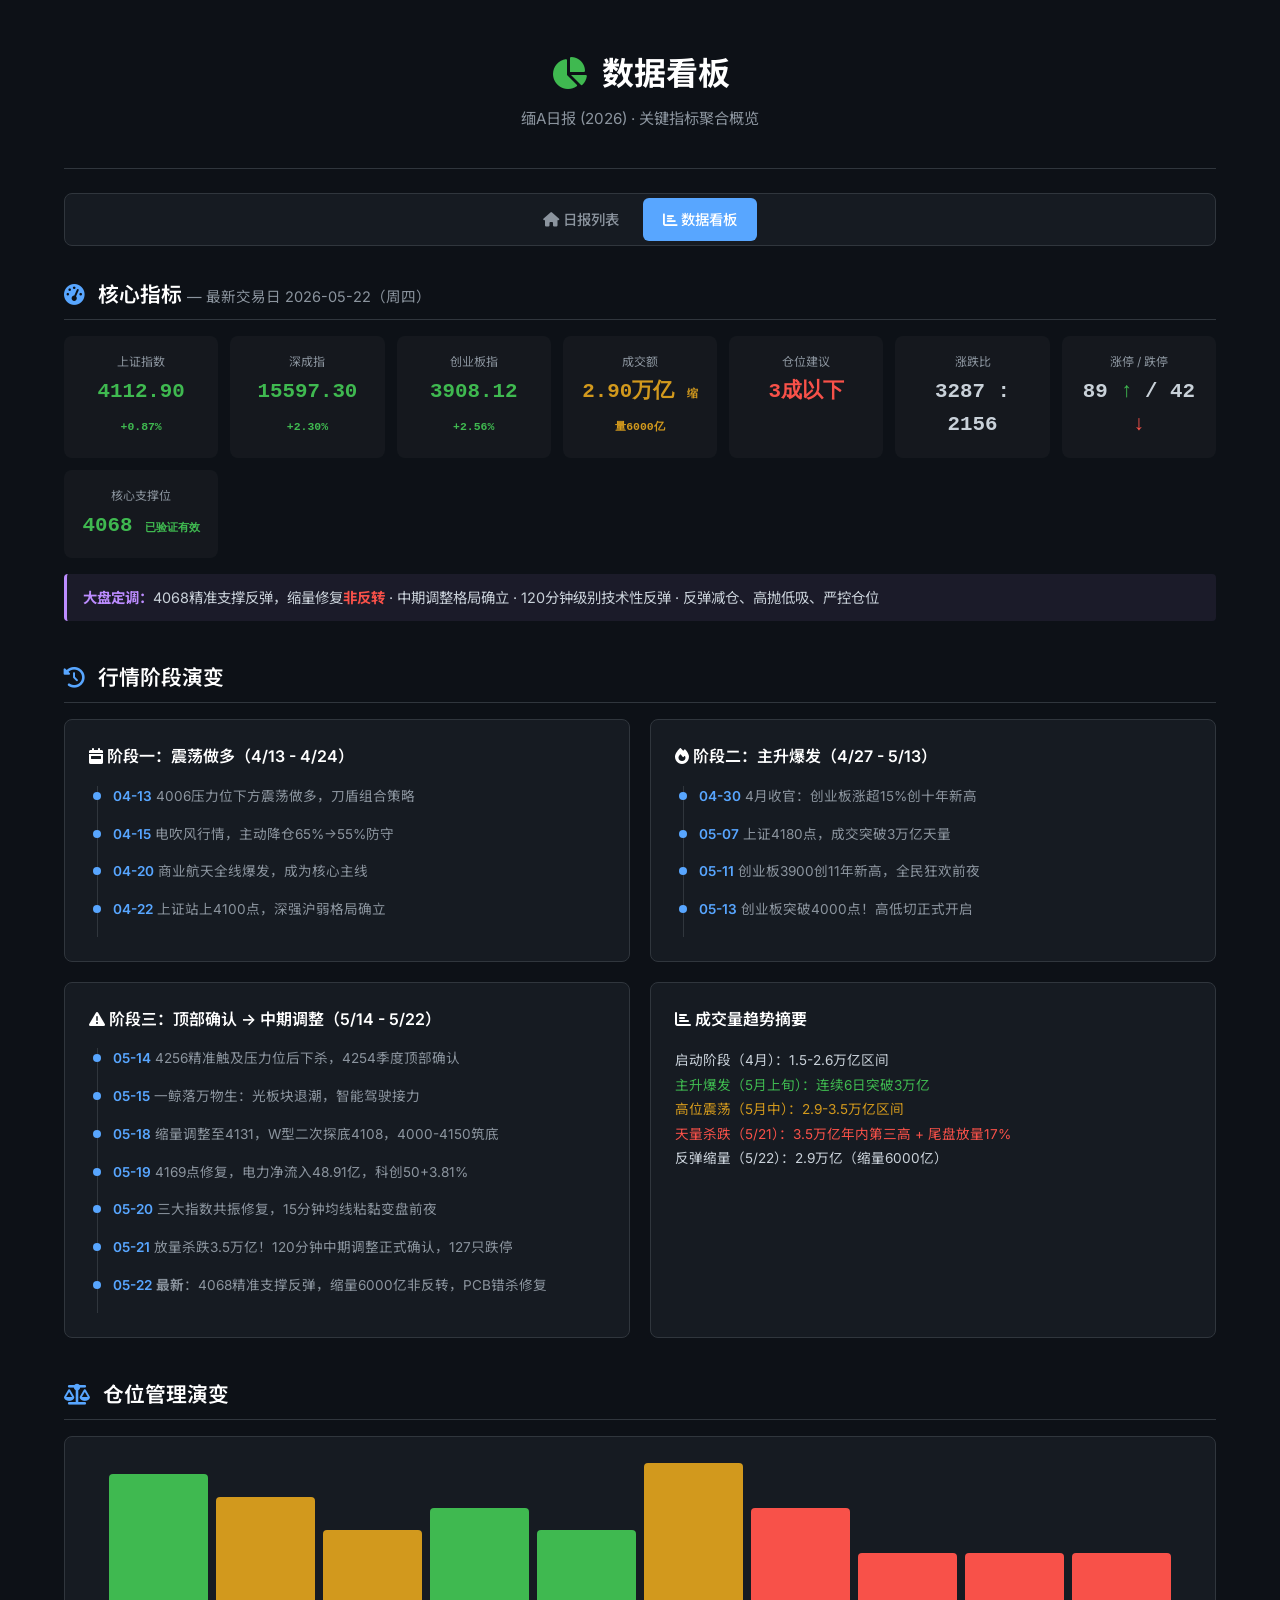
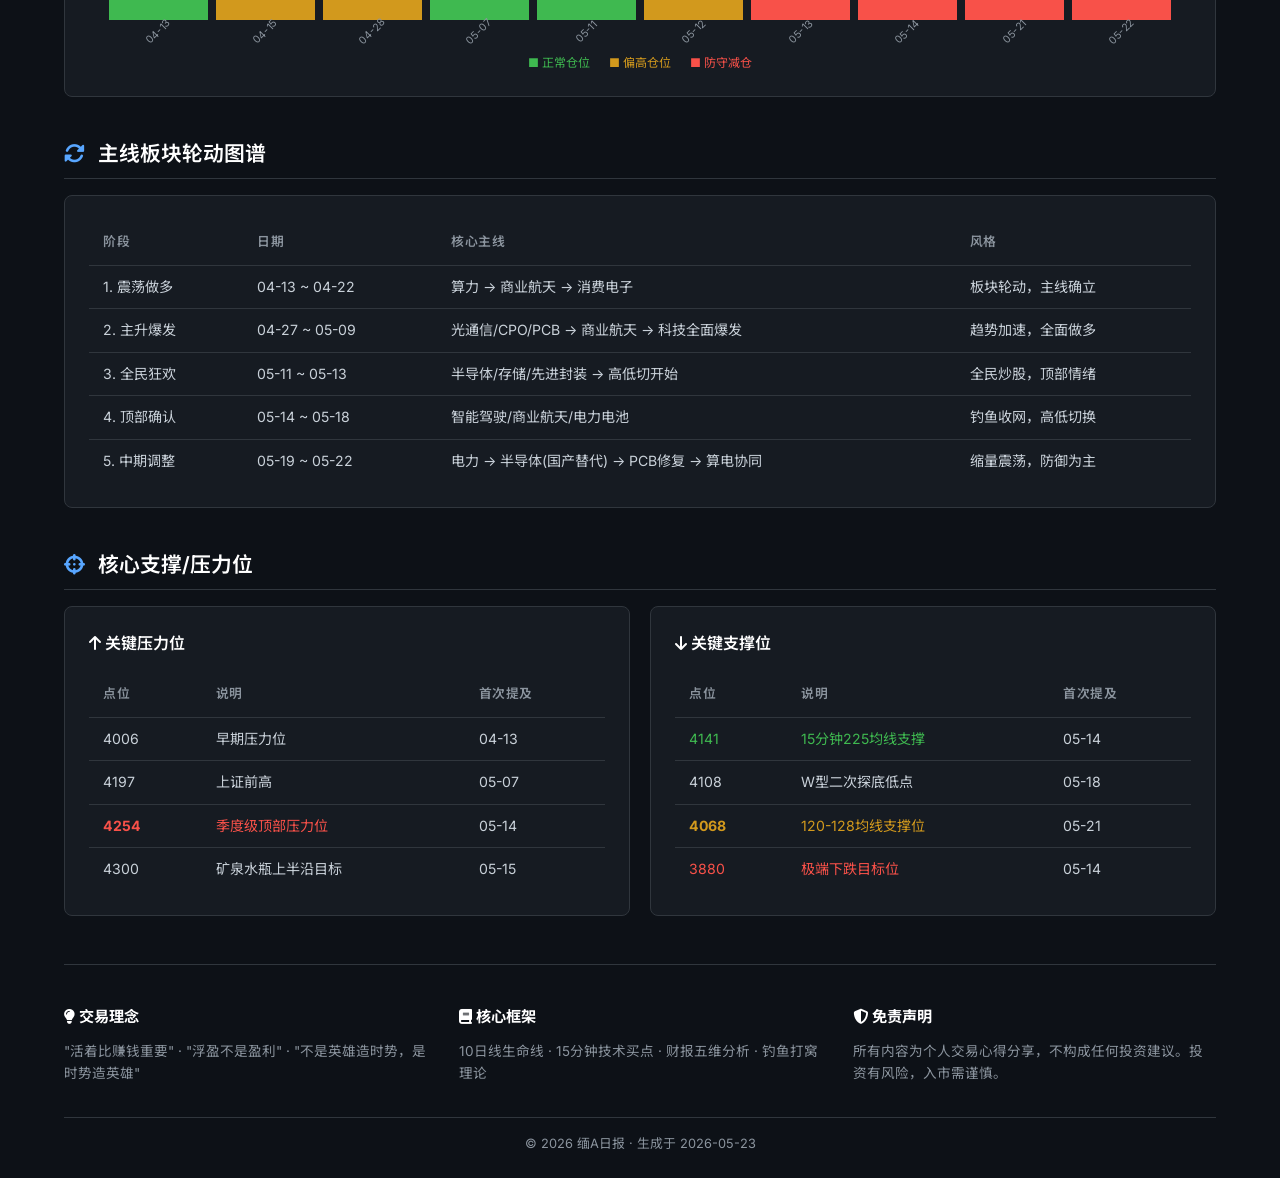
==== dashboard.html @ e20932b0 "缅A日报网站" ====
<!DOCTYPE html>
<html lang="zh-CN">
<head>
    <meta charset="UTF-8">
    <meta name="viewport" content="width=device-width, initial-scale=1.0">
    <title>数据看板 - 缅A日报</title>
    <link rel="stylesheet" href="style.css">
    <link rel="stylesheet" href="https://cdnjs.cloudflare.com/ajax/libs/font-awesome/6.4.0/css/all.min.css">
    <link href="https://fonts.googleapis.com/css2?family=Inter:wght@300;400;500;600;700&family=Noto+Sans+SC:wght@300;400;500;700&display=swap" rel="stylesheet">
</head>
<body>
    <div class="container">
        <header>
            <div class="header-content">
                <h1><i class="fas fa-chart-pie"></i> 数据看板</h1>
                <p class="subtitle">缅A日报 (2026) · 关键指标聚合概览</p>
            </div>
        </header>

        <nav>
            <ul>
                <li><a href="index.html"><i class="fas fa-home"></i> 日报列表</a></li>
                <li><a href="dashboard.html" class="active"><i class="fas fa-chart-bar"></i> 数据看板</a></li>
            </ul>
        </nav>

        <main>
            <!-- 关键KPI：最新交易日 -->
            <section>
                <h2><i class="fas fa-tachometer-alt"></i> 核心指标 <span style="font-size:0.7em;color:#8b949e;font-weight:400;">— 最新交易日 2026-05-22（周四）</span></h2>
                <div class="kpi-row">
                    <div class="kpi-item">
                        <div class="kpi-label">上证指数</div>
                        <div class="kpi-value up">4112.90 <span style="font-size:0.55em;">+0.87%</span></div>
                    </div>
                    <div class="kpi-item">
                        <div class="kpi-label">深成指</div>
                        <div class="kpi-value up">15597.30 <span style="font-size:0.55em;">+2.30%</span></div>
                    </div>
                    <div class="kpi-item">
                        <div class="kpi-label">创业板指</div>
                        <div class="kpi-value up">3908.12 <span style="font-size:0.55em;">+2.56%</span></div>
                    </div>
                    <div class="kpi-item">
                        <div class="kpi-label">成交额</div>
                        <div class="kpi-value warn">2.90万亿 <span style="font-size:0.55em;">缩量6000亿</span></div>
                    </div>
                    <div class="kpi-item">
                        <div class="kpi-label">仓位建议</div>
                        <div class="kpi-value down">3成以下</div>
                    </div>
                    <div class="kpi-item">
                        <div class="kpi-label">涨跌比</div>
                        <div class="kpi-value" style="color:#c9d1d9;">3287 : 2156</div>
                    </div>
                    <div class="kpi-item">
                        <div class="kpi-label">涨停 / 跌停</div>
                        <div class="kpi-value" style="color:#c9d1d9;">89 <span style="color:#3fb950;">↑</span> / 42 <span style="color:#f85149;">↓</span></div>
                    </div>
                    <div class="kpi-item">
                        <div class="kpi-label">核心支撑位</div>
                        <div class="kpi-value" style="color:#3fb950;">4068 <span style="font-size:0.55em;">已验证有效</span></div>
                    </div>
                </div>
                <div style="margin-top:16px;padding:12px 16px;background:rgba(188,140,255,0.08);border-left:3px solid #bc8cff;border-radius:4px;font-size:0.9rem;color:#c9d1d9;">
                    <strong style="color:#bc8cff;">大盘定调：</strong>4068精准支撑反弹，缩量修复<strong style="color:#f85149;">非反转</strong> · 中期调整格局确立 · 120分钟级别技术性反弹 · 反弹减仓、高抛低吸、严控仓位
                </div>
            </section>

            <!-- 行情阶段划分 -->
            <section>
                <h2><i class="fas fa-history"></i> 行情阶段演变</h2>
                <div class="dashboard-grid">
                    <div class="dash-card">
                        <h3><i class="fas fa-calendar-week"></i> 阶段一：震荡做多（4/13 - 4/24）</h3>
                        <div class="timeline">
                            <div class="timeline-item">
                                <span class="timeline-date">04-13</span>
                                <span class="timeline-desc">4006压力位下方震荡做多，刀盾组合策略</span>
                            </div>
                            <div class="timeline-item">
                                <span class="timeline-date">04-15</span>
                                <span class="timeline-desc">电吹风行情，主动降仓65%→55%防守</span>
                            </div>
                            <div class="timeline-item">
                                <span class="timeline-date">04-20</span>
                                <span class="timeline-desc">商业航天全线爆发，成为核心主线</span>
                            </div>
                            <div class="timeline-item">
                                <span class="timeline-date">04-22</span>
                                <span class="timeline-desc">上证站上4100点，深强沪弱格局确立</span>
                            </div>
                        </div>
                    </div>

                    <div class="dash-card">
                        <h3><i class="fas fa-fire"></i> 阶段二：主升爆发（4/27 - 5/13）</h3>
                        <div class="timeline">
                            <div class="timeline-item">
                                <span class="timeline-date">04-30</span>
                                <span class="timeline-desc">4月收官：创业板涨超15%创十年新高</span>
                            </div>
                            <div class="timeline-item">
                                <span class="timeline-date">05-07</span>
                                <span class="timeline-desc">上证4180点，成交突破3万亿天量</span>
                            </div>
                            <div class="timeline-item">
                                <span class="timeline-date">05-11</span>
                                <span class="timeline-desc">创业板3900创11年新高，全民狂欢前夜</span>
                            </div>
                            <div class="timeline-item">
                                <span class="timeline-date">05-13</span>
                                <span class="timeline-desc">创业板突破4000点！高低切正式开启</span>
                            </div>
                        </div>
                    </div>

                    <div class="dash-card">
                        <h3><i class="fas fa-exclamation-triangle"></i> 阶段三：顶部确认 → 中期调整（5/14 - 5/22）</h3>
                        <div class="timeline">
                            <div class="timeline-item">
                                <span class="timeline-date">05-14</span>
                                <span class="timeline-desc">4256精准触及压力位后下杀，4254季度顶部确认</span>
                            </div>
                            <div class="timeline-item">
                                <span class="timeline-date">05-15</span>
                                <span class="timeline-desc">一鲸落万物生：光板块退潮，智能驾驶接力</span>
                            </div>
                            <div class="timeline-item">
                                <span class="timeline-date">05-18</span>
                                <span class="timeline-desc">缩量调整至4131，W型二次探底4108，4000-4150筑底</span>
                            </div>
                            <div class="timeline-item">
                                <span class="timeline-date">05-19</span>
                                <span class="timeline-desc">4169点修复，电力净流入48.91亿，科创50+3.81%</span>
                            </div>
                            <div class="timeline-item">
                                <span class="timeline-date">05-20</span>
                                <span class="timeline-desc">三大指数共振修复，15分钟均线粘黏变盘前夜</span>
                            </div>
                            <div class="timeline-item">
                                <span class="timeline-date">05-21</span>
                                <span class="timeline-desc">放量杀跌3.5万亿！120分钟中期调整正式确认，127只跌停</span>
                            </div>
                            <div class="timeline-item">
                                <span class="timeline-date">05-22</span>
                                <span class="timeline-desc"><strong>最新</strong>：4068精准支撑反弹，缩量6000亿非反转，PCB错杀修复</span>
                            </div>
                        </div>
                    </div>

                    <div class="dash-card">
                        <h3><i class="fas fa-chart-bar"></i> 成交量趋势摘要</h3>
                        <div style="font-size:0.85rem;color:#c9d1d9;line-height:1.8;">
                            <p>启动阶段（4月）：1.5-2.6万亿区间</p>
                            <p style="color:#3fb950;">主升爆发（5月上旬）：连续6日突破3万亿</p>
                            <p style="color:#d2991d;">高位震荡（5月中）：2.9-3.5万亿区间</p>
                            <p style="color:#f85149;">天量杀跌（5/21）：3.5万亿年内第三高 + 尾盘放量17%</p>
                            <p>反弹缩量（5/22）：2.9万亿（缩量6000亿）</p>
                        </div>
                    </div>
                </div>
            </section>

            <!-- 仓位变化 -->
            <section>
                <h2><i class="fas fa-balance-scale"></i> 仓位管理演变</h2>
                <div class="dash-card full">
                    <div style="display:flex;align-items:flex-end;gap:8px;height:180px;padding:0 20px;" id="position-chart">
                        <div style="display:flex;flex-direction:column;align-items:center;flex:1;height:100%;justify-content:flex-end;">
                            <div style="background:#3fb950;width:100%;border-radius:4px 4px 0 0;height:81.25%;max-height:81.25%;" title="04-13: 65%"></div>
                            <span style="font-size:0.65rem;color:#8b949e;margin-top:4px;transform:rotate(-45deg);white-space:nowrap;">04-13</span>
                        </div>
                        <div style="display:flex;flex-direction:column;align-items:center;flex:1;height:100%;justify-content:flex-end;">
                            <div style="background:#d2991d;width:100%;border-radius:4px 4px 0 0;height:68.75%;max-height:68.75%;" title="04-15: 55%"></div>
                            <span style="font-size:0.65rem;color:#8b949e;margin-top:4px;transform:rotate(-45deg);white-space:nowrap;">04-15</span>
                        </div>
                        <div style="display:flex;flex-direction:column;align-items:center;flex:1;height:100%;justify-content:flex-end;">
                            <div style="background:#d2991d;width:100%;border-radius:4px 4px 0 0;height:50%;max-height:50%;" title="04-28: 30%"></div>
                            <span style="font-size:0.65rem;color:#8b949e;margin-top:4px;transform:rotate(-45deg);white-space:nowrap;">04-28</span>
                        </div>
                        <div style="display:flex;flex-direction:column;align-items:center;flex:1;height:100%;justify-content:flex-end;">
                            <div style="background:#3fb950;width:100%;border-radius:4px 4px 0 0;height:62.5%;max-height:62.5%;" title="05-07: 50%以下"></div>
                            <span style="font-size:0.65rem;color:#8b949e;margin-top:4px;transform:rotate(-45deg);white-space:nowrap;">05-07</span>
                        </div>
                        <div style="display:flex;flex-direction:column;align-items:center;flex:1;height:100%;justify-content:flex-end;">
                            <div style="background:#3fb950;width:100%;border-radius:4px 4px 0 0;height:50%;max-height:50%;" title="05-11: 4成"></div>
                            <span style="font-size:0.65rem;color:#8b949e;margin-top:4px;transform:rotate(-45deg);white-space:nowrap;">05-11</span>
                        </div>
                        <div style="display:flex;flex-direction:column;align-items:center;flex:1;height:100%;justify-content:flex-end;">
                            <div style="background:#d2991d;width:100%;border-radius:4px 4px 0 0;height:87.5%;max-height:87.5%;" title="05-12: 70%"></div>
                            <span style="font-size:0.65rem;color:#8b949e;margin-top:4px;transform:rotate(-45deg);white-space:nowrap;">05-12</span>
                        </div>
                        <div style="display:flex;flex-direction:column;align-items:center;flex:1;height:100%;justify-content:flex-end;">
                            <div style="background:#f85149;width:100%;border-radius:4px 4px 0 0;height:62.5%;max-height:62.5%;" title="05-13: 50%降低"></div>
                            <span style="font-size:0.65rem;color:#8b949e;margin-top:4px;transform:rotate(-45deg);white-space:nowrap;">05-13</span>
                        </div>
                        <div style="display:flex;flex-direction:column;align-items:center;flex:1;height:100%;justify-content:flex-end;">
                            <div style="background:#f85149;width:100%;border-radius:4px 4px 0 0;height:37.5%;max-height:37.5%;" title="05-14: 3成"></div>
                            <span style="font-size:0.65rem;color:#8b949e;margin-top:4px;transform:rotate(-45deg);white-space:nowrap;">05-14</span>
                        </div>
                        <div style="display:flex;flex-direction:column;align-items:center;flex:1;height:100%;justify-content:flex-end;">
                            <div style="background:#f85149;width:100%;border-radius:4px 4px 0 0;height:37.5%;max-height:37.5%;" title="05-21: 3成以下"></div>
                            <span style="font-size:0.65rem;color:#8b949e;margin-top:4px;transform:rotate(-45deg);white-space:nowrap;">05-21</span>
                        </div>
                        <div style="display:flex;flex-direction:column;align-items:center;flex:1;height:100%;justify-content:flex-end;">
                            <div style="background:#f85149;width:100%;border-radius:4px 4px 0 0;height:37.5%;max-height:37.5%;" title="05-22: 3成以下"></div>
                            <span style="font-size:0.65rem;color:#8b949e;margin-top:4px;transform:rotate(-45deg);white-space:nowrap;">05-22</span>
                        </div>
                    </div>
                    <p style="text-align:center;color:#8b949e;font-size:0.75rem;margin-top:12px;">
                        <span style="color:#3fb950;">■ 正常仓位</span>
                        <span style="color:#d2991d;margin-left:16px;">■ 偏高仓位</span>
                        <span style="color:#f85149;margin-left:16px;">■ 防守减仓</span>
                    </p>
                </div>
            </section>

            <!-- 板块轮动 -->
            <section>
                <h2><i class="fas fa-sync-alt"></i> 主线板块轮动图谱</h2>
                <div class="dashboard-grid">
                    <div class="dash-card full">
                        <div style="overflow-x:auto;">
                            <table>
                                <thead>
                                    <tr><th>阶段</th><th>日期</th><th>核心主线</th><th>风格</th></tr>
                                </thead>
                                <tbody>
                                    <tr><td>1. 震荡做多</td><td>04-13 ~ 04-22</td><td>算力 → 商业航天 → 消费电子</td><td>板块轮动，主线确立</td></tr>
                                    <tr><td>2. 主升爆发</td><td>04-27 ~ 05-09</td><td>光通信/CPO/PCB → 商业航天 → 科技全面爆发</td><td>趋势加速，全面做多</td></tr>
                                    <tr><td>3. 全民狂欢</td><td>05-11 ~ 05-13</td><td>半导体/存储/先进封装 → 高低切开始</td><td>全民炒股，顶部情绪</td></tr>
                                    <tr><td>4. 顶部确认</td><td>05-14 ~ 05-18</td><td>智能驾驶/商业航天/电力电池</td><td>钓鱼收网，高低切换</td></tr>
                                    <tr><td>5. 中期调整</td><td>05-19 ~ 05-22</td><td>电力 → 半导体(国产替代) → PCB修复 → 算电协同</td><td>缩量震荡，防御为主</td></tr>
                                </tbody>
                            </table>
                        </div>
                    </div>
                </div>
            </section>

            <!-- 关键点位 -->
            <section>
                <h2><i class="fas fa-crosshairs"></i> 核心支撑/压力位</h2>
                <div class="dashboard-grid">
                    <div class="dash-card">
                        <h3><i class="fas fa-arrow-up"></i> 关键压力位</h3>
                        <table>
                            <thead><tr><th>点位</th><th>说明</th><th>首次提及</th></tr></thead>
                            <tbody>
                                <tr><td>4006</td><td>早期压力位</td><td>04-13</td></tr>
                                <tr><td>4197</td><td>上证前高</td><td>05-07</td></tr>
                                <tr><td style="color:#f85149;font-weight:700;">4254</td><td style="color:#f85149;">季度级顶部压力位</td><td>05-14</td></tr>
                                <tr><td>4300</td><td>矿泉水瓶上半沿目标</td><td>05-15</td></tr>
                            </tbody>
                        </table>
                    </div>
                    <div class="dash-card">
                        <h3><i class="fas fa-arrow-down"></i> 关键支撑位</h3>
                        <table>
                            <thead><tr><th>点位</th><th>说明</th><th>首次提及</th></tr></thead>
                            <tbody>
                                <tr><td style="color:#3fb950;">4141</td><td style="color:#3fb950;">15分钟225均线支撑</td><td>05-14</td></tr>
                                <tr><td>4108</td><td>W型二次探底低点</td><td>05-18</td></tr>
                                <tr><td style="color:#d2991d;font-weight:700;">4068</td><td style="color:#d2991d;">120-128均线支撑位</td><td>05-21</td></tr>
                                <tr><td style="color:#f85149;">3880</td><td style="color:#f85149;">极端下跌目标位</td><td>05-14</td></tr>
                            </tbody>
                        </table>
                    </div>
                </div>
            </section>
        </main>

        <footer>
            <div class="footer-content">
                <div class="footer-section">
                    <h3><i class="fas fa-lightbulb"></i> 交易理念</h3>
                    <p>"活着比赚钱重要" · "浮盈不是盈利" · "不是英雄造时势，是时势造英雄"</p>
                </div>
                <div class="footer-section">
                    <h3><i class="fas fa-book"></i> 核心框架</h3>
                    <p>10日线生命线 · 15分钟技术买点 · 财报五维分析 · 钓鱼打窝理论</p>
                </div>
                <div class="footer-section">
                    <h3><i class="fas fa-shield-alt"></i> 免责声明</h3>
                    <p>所有内容为个人交易心得分享，不构成任何投资建议。投资有风险，入市需谨慎。</p>
                </div>
            </div>
            <div class="footer-bottom">
                <p>&copy; 2026 缅A日报 · 生成于 2026-05-23</p>
            </div>
        </footer>
    </div>
</body>
</html>
---- style.css ----
/* 缅A日报 (2026) - 样式表 */
:root {
    --bg: #0d1117;
    --bg-card: #161b22;
    --bg-card-hover: #1c2333;
    --border: #30363d;
    --text: #c9d1d9;
    --text-secondary: #8b949e;
    --accent: #58a6ff;
    --accent-green: #3fb950;
    --accent-red: #f85149;
    --accent-orange: #d2991d;
    --accent-purple: #bc8cff;
    --font-mono: 'Cascadia Code', 'Fira Code', 'JetBrains Mono', 'Consolas', monospace;
    --font-sans: 'Inter', 'Noto Sans SC', -apple-system, sans-serif;
    --radius: 8px;
    --shadow: 0 1px 3px rgba(0,0,0,.3);
}

* { margin: 0; padding: 0; box-sizing: border-box; }

body {
    font-family: var(--font-sans);
    background: var(--bg);
    color: var(--text);
    line-height: 1.6;
    min-height: 100vh;
}

a { color: var(--accent); text-decoration: none; }
a:hover { text-decoration: underline; }

.container { max-width: 1200px; margin: 0 auto; padding: 0 24px; }

/* Header */
header {
    text-align: center;
    padding: 48px 24px 32px;
    border-bottom: 1px solid var(--border);
    margin-bottom: 24px;
}

header h1 {
    font-size: 2rem;
    font-weight: 700;
    color: #fff;
    margin-bottom: 8px;
}

header h1 i { color: var(--accent-green); margin-right: 8px; }

.subtitle {
    color: var(--text-secondary);
    font-size: 0.95rem;
    margin-bottom: 4px;
}

.date-range {
    color: var(--accent-purple);
    font-size: 0.85rem;
    font-family: var(--font-mono);
}

/* Header Stats */
.header-stats {
    display: grid;
    grid-template-columns: repeat(4, 1fr);
    gap: 16px;
    max-width: 900px;
    margin: 24px auto 0;
}

.stat-card {
    background: var(--bg-card);
    border: 1px solid var(--border);
    border-radius: var(--radius);
    padding: 16px;
    text-align: center;
}

.stat-value {
    font-size: 1.5rem;
    font-weight: 700;
    color: var(--accent-green);
    font-family: var(--font-mono);
}

.stat-label {
    font-size: 0.75rem;
    color: var(--text-secondary);
    margin-top: 4px;
}

/* Navigation */
nav {
    background: var(--bg-card);
    border: 1px solid var(--border);
    border-radius: var(--radius);
    padding: 4px;
    margin-bottom: 32px;
    display: flex;
    justify-content: center;
}

nav ul { list-style: none; display: flex; gap: 4px; }

nav a {
    display: block;
    padding: 10px 20px;
    border-radius: 6px;
    color: var(--text-secondary);
    font-size: 0.9rem;
    font-weight: 500;
    transition: all .2s;
}

nav a:hover { color: var(--text); background: rgba(255,255,255,.05); text-decoration: none; }
nav a.active { color: #fff; background: var(--accent); }

/* Main sections */
main section { margin-bottom: 40px; }

main h2 {
    font-size: 1.3rem;
    font-weight: 600;
    margin-bottom: 16px;
    color: #fff;
    padding-bottom: 8px;
    border-bottom: 1px solid var(--border);
}

main h2 i { color: var(--accent); margin-right: 8px; }

/* Summary Grid */
.summary-grid {
    display: grid;
    grid-template-columns: repeat(2, 1fr);
    gap: 16px;
}

.summary-card {
    background: var(--bg-card);
    border: 1px solid var(--border);
    border-radius: var(--radius);
    padding: 20px;
}

.summary-card h3 { font-size: 1rem; font-weight: 600; margin-bottom: 8px; }
.summary-card h3 i { margin-right: 6px; }
.summary-card p { color: var(--text-secondary); font-size: 0.9rem; }

.summary-card.highlight h3 { color: var(--accent-orange); }
.summary-card.warning h3 { color: var(--accent-red); }

/* Tables */
.table-container {
    overflow-x: auto;
    border: 1px solid var(--border);
    border-radius: var(--radius);
}

table {
    width: 100%;
    border-collapse: collapse;
    font-size: 0.88rem;
}

thead { background: var(--bg-card); }

th {
    padding: 12px 14px;
    text-align: left;
    font-weight: 600;
    color: var(--text-secondary);
    border-bottom: 1px solid var(--border);
    white-space: nowrap;
    font-size: 0.8rem;
    text-transform: uppercase;
    letter-spacing: .5px;
}

td {
    padding: 10px 14px;
    border-bottom: 1px solid var(--border);
    white-space: nowrap;
}

tbody tr { transition: background .15s; }
tbody tr:hover { background: var(--bg-card-hover) !important; }
tbody tr:last-child td { border-bottom: none; }

.tone-badge {
    display: inline-block;
    max-width: 180px;
    overflow: hidden;
    text-overflow: ellipsis;
    white-space: nowrap;
    color: var(--accent-orange);
    font-weight: 500;
}

.position-badge {
    display: inline-block;
    padding: 2px 8px;
    background: rgba(63,185,80,.15);
    color: var(--accent-green);
    border-radius: 4px;
    font-weight: 600;
    font-size: 0.82rem;
}

.btn-view {
    display: inline-block;
    padding: 4px 12px;
    background: var(--accent);
    color: #fff !important;
    border-radius: 4px;
    font-size: 0.82rem;
    font-weight: 500;
    transition: opacity .2s;
}
.btn-view:hover { opacity: .85; text-decoration: none; }

/* Themes Grid */
.themes-grid {
    display: grid;
    grid-template-columns: repeat(4, 1fr);
    gap: 16px;
}

.theme-card {
    background: var(--bg-card);
    border: 1px solid var(--border);
    border-radius: var(--radius);
    padding: 20px;
}

.theme-card h3 { font-size: 0.95rem; margin-bottom: 12px; font-weight: 600; }
.theme-card h3 i { margin-right: 6px; }
.theme-card ul { list-style: none; }
.theme-card li { font-size: 0.85rem; color: var(--text-secondary); padding: 3px 0; }
.theme-card li::before { content: "• "; color: var(--accent); }

/* Footer */
footer {
    border-top: 1px solid var(--border);
    padding: 40px 0 24px;
    margin-top: 48px;
}

.footer-content {
    display: grid;
    grid-template-columns: repeat(3, 1fr);
    gap: 32px;
}

.footer-section h3 {
    font-size: 0.95rem;
    margin-bottom: 12px;
    color: #fff;
}

.footer-section p {
    color: var(--text-secondary);
    font-size: 0.85rem;
    line-height: 1.6;
}

.footer-bottom {
    text-align: center;
    margin-top: 32px;
    padding-top: 16px;
    border-top: 1px solid var(--border);
    color: var(--text-secondary);
    font-size: 0.8rem;
}

/* ============================================================
   Dashboard Styles
   ============================================================ */
.dashboard-grid {
    display: grid;
    grid-template-columns: repeat(2, 1fr);
    gap: 20px;
}

.dash-card {
    background: var(--bg-card);
    border: 1px solid var(--border);
    border-radius: var(--radius);
    padding: 24px;
}

.dash-card.full { grid-column: 1 / -1; }

.dash-card h3 {
    font-size: 1rem;
    font-weight: 600;
    margin-bottom: 16px;
    color: #fff;
}

.chart-container {
    width: 100%;
    min-height: 280px;
    position: relative;
}

.kpi-row {
    display: grid;
    grid-template-columns: repeat(auto-fit, minmax(140px, 1fr));
    gap: 12px;
}

.kpi-item {
    text-align: center;
    padding: 16px;
    background: rgba(255,255,255,.03);
    border-radius: var(--radius);
}

.kpi-label { font-size: 0.75rem; color: var(--text-secondary); margin-bottom: 4px; }
.kpi-value { font-size: 1.3rem; font-weight: 700; font-family: var(--font-mono); }
.kpi-value.up { color: var(--accent-green); }
.kpi-value.down { color: var(--accent-red); }
.kpi-value.warn { color: var(--accent-orange); }

/* Timeline */
.timeline { position: relative; padding-left: 24px; }
.timeline::before {
    content: "";
    position: absolute;
    left: 8px;
    top: 0; bottom: 0;
    width: 1px;
    background: var(--border);
}
.timeline-item {
    position: relative;
    padding-bottom: 16px;
    font-size: 0.85rem;
}
.timeline-item::before {
    content: "";
    position: absolute;
    left: -20px;
    top: 6px;
    width: 8px; height: 8px;
    border-radius: 50%;
    background: var(--accent);
}
.timeline-date { color: var(--accent); font-weight: 600; }
.timeline-desc { color: var(--text-secondary); }

/* Report Detail Page */
.report-detail { max-width: 900px; margin: 0 auto; }

.report-header {
    background: var(--bg-card);
    border: 1px solid var(--border);
    border-radius: var(--radius);
    padding: 24px;
    margin-bottom: 24px;
}

.report-header h2 { border-bottom: none; margin-bottom: 12px; }
.report-meta { display: flex; gap: 24px; flex-wrap: wrap; }
.report-meta-item { font-size: 0.85rem; }
.report-meta-item .label { color: var(--text-secondary); }
.report-meta-item .value { color: var(--text); font-weight: 500; }

.report-section {
    background: var(--bg-card);
    border: 1px solid var(--border);
    border-radius: var(--radius);
    padding: 24px;
    margin-bottom: 16px;
}

.report-section h4 {
    font-size: 0.95rem;
    font-weight: 600;
    color: var(--accent);
    margin-bottom: 12px;
    padding-bottom: 8px;
    border-bottom: 1px solid var(--border);
}

.report-section p {
    font-size: 0.9rem;
    color: var(--text);
    line-height: 1.7;
    margin-bottom: 8px;
}

.back-link {
    display: inline-flex;
    align-items: center;
    gap: 6px;
    margin-bottom: 24px;
    color: var(--text-secondary);
    font-size: 0.9rem;
    transition: color .2s;
}
.back-link:hover { color: var(--text); text-decoration: none; }

.sector-tags {
    display: flex;
    flex-wrap: wrap;
    gap: 6px;
    margin-top: 8px;
}

.sector-tag {
    padding: 3px 10px;
    border-radius: 4px;
    font-size: 0.78rem;
    font-weight: 500;
}

.sector-tag.up { background: rgba(63,185,80,.15); color: var(--accent-green); }
.sector-tag.down { background: rgba(248,81,73,.15); color: var(--accent-red); }

/* Responsive */
@media (max-width: 768px) {
    .header-stats { grid-template-columns: repeat(2, 1fr); }
    .summary-grid { grid-template-columns: 1fr; }
    .themes-grid { grid-template-columns: repeat(2, 1fr); }
    .footer-content { grid-template-columns: 1fr; }
    .dashboard-grid { grid-template-columns: 1fr; }
    .report-meta { flex-direction: column; gap: 8px; }
}
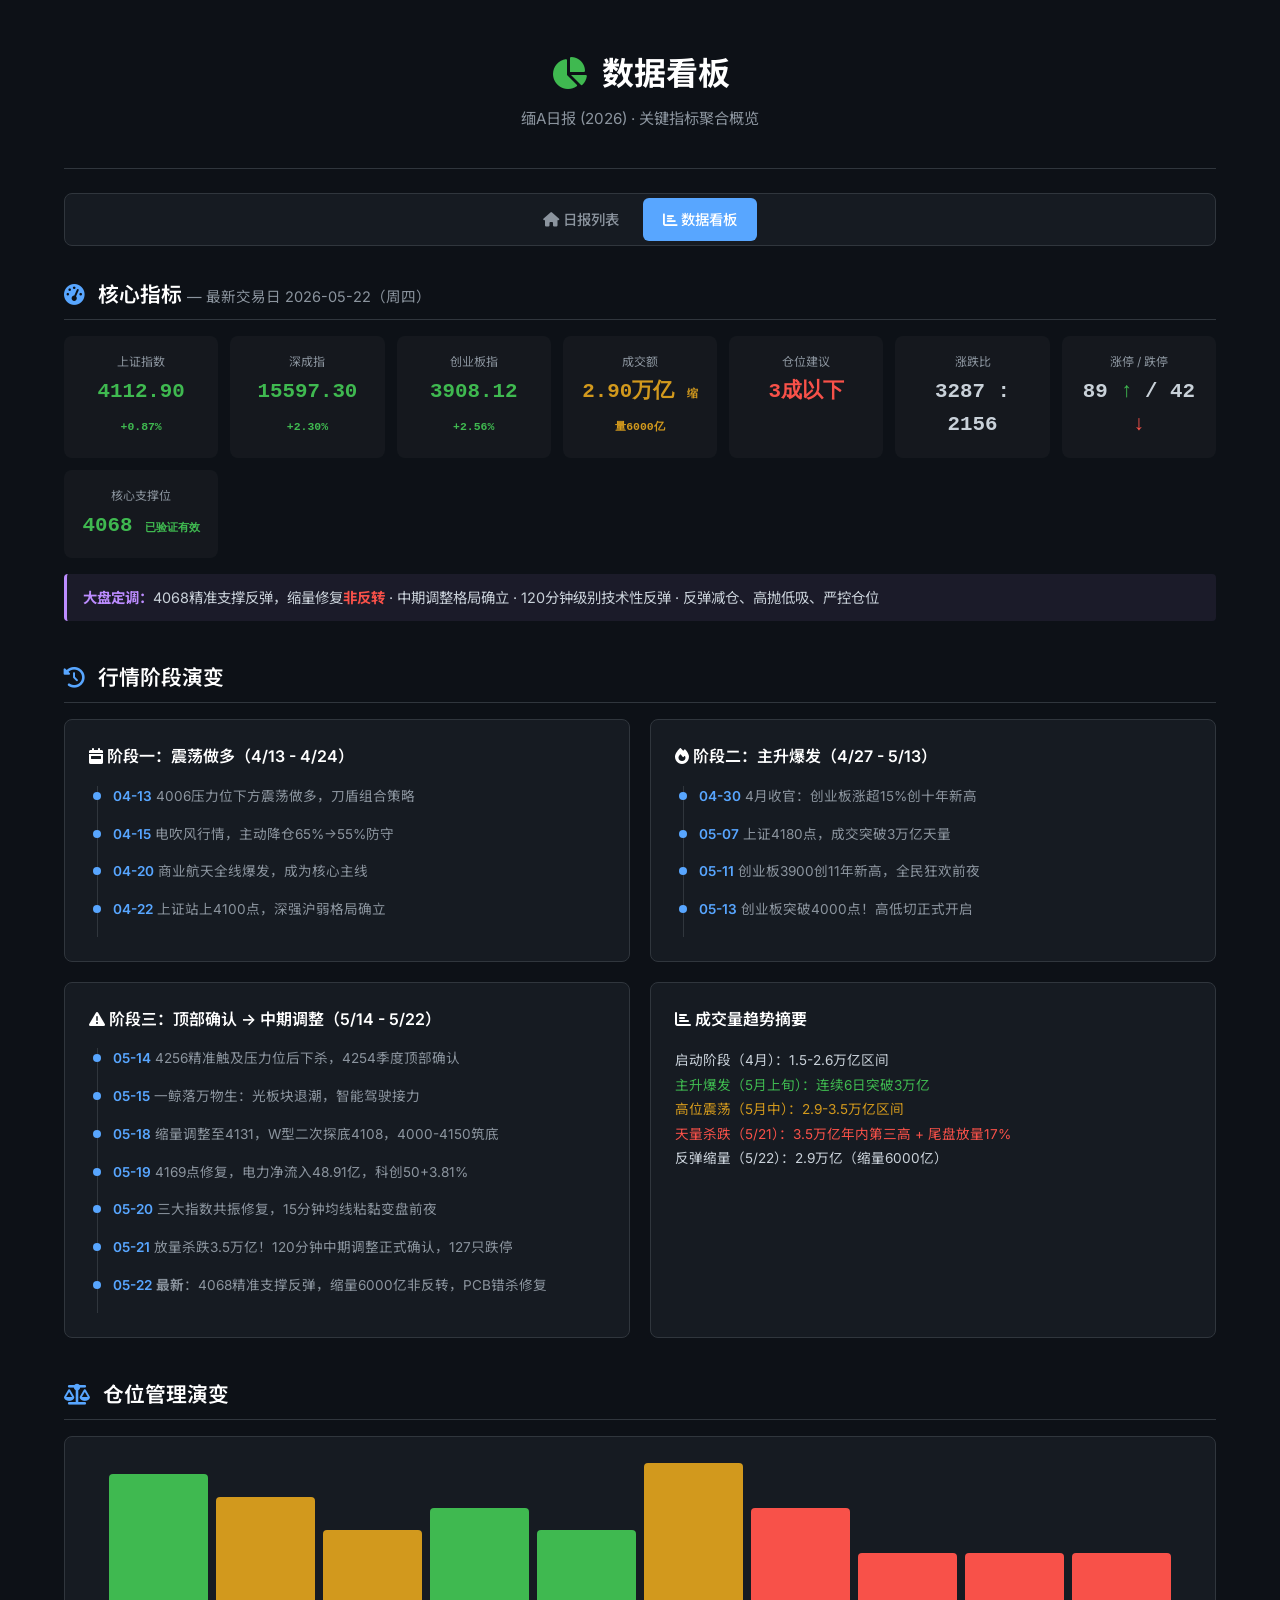
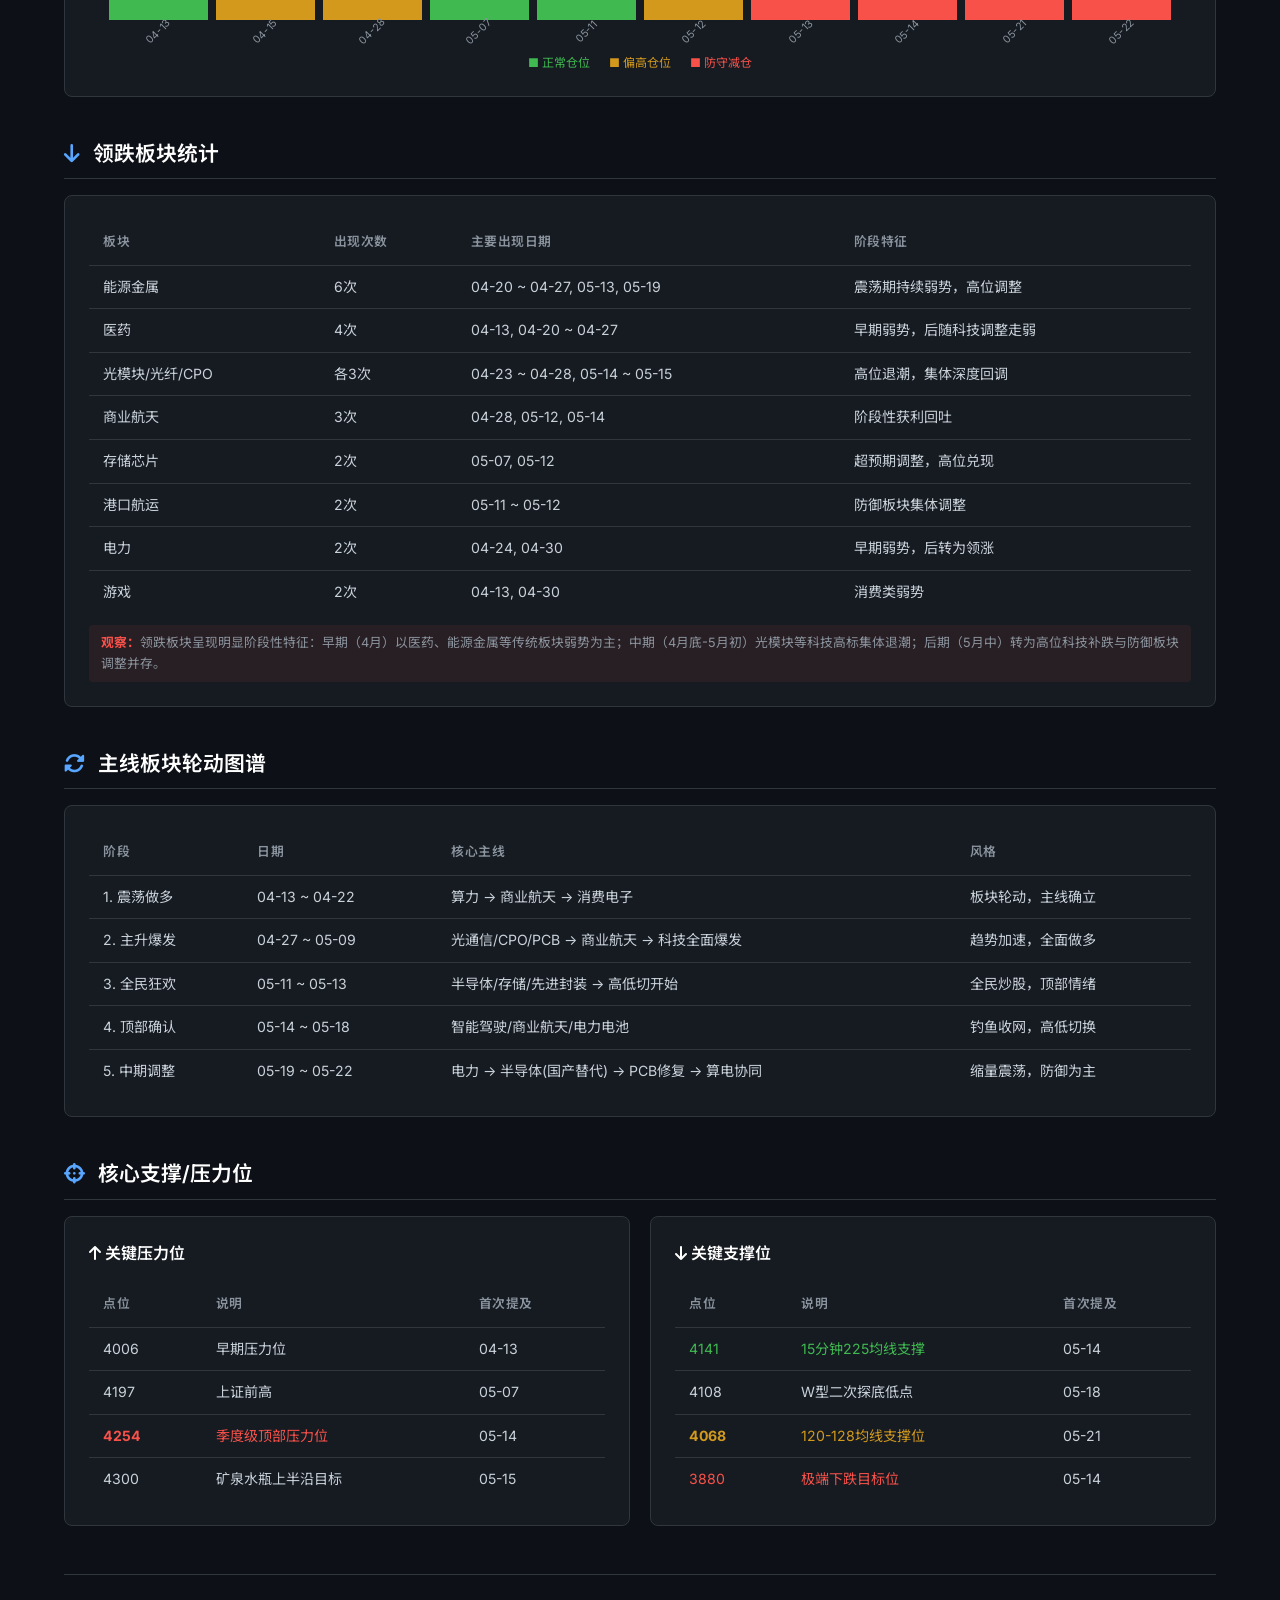
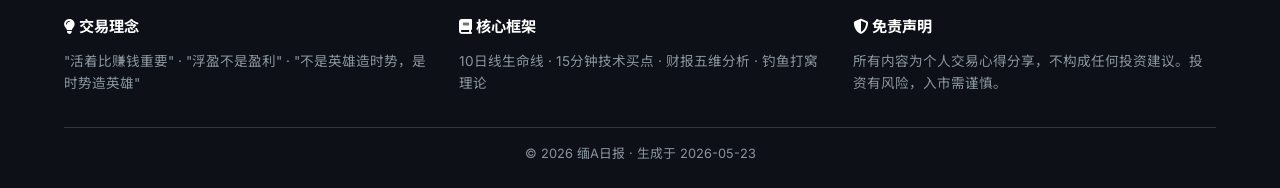
==== commit 1318187c: "补充领跌板块和日报详情" ====
--- a/dashboard.html
+++ b/dashboard.html
@@ -216,6 +216,35 @@
                 </div>
             </section>
 
+            <!-- 领跌板块汇总 -->
+            <section>
+                <h2><i class="fas fa-arrow-down"></i> 领跌板块统计</h2>
+                <div class="dashboard-grid">
+                    <div class="dash-card full">
+                        <div style="overflow-x:auto;">
+                            <table>
+                                <thead>
+                                    <tr><th>板块</th><th>出现次数</th><th>主要出现日期</th><th>阶段特征</th></tr>
+                                </thead>
+                                <tbody>
+                                    <tr><td>能源金属</td><td>6次</td><td>04-20 ~ 04-27, 05-13, 05-19</td><td>震荡期持续弱势，高位调整</td></tr>
+                                    <tr><td>医药</td><td>4次</td><td>04-13, 04-20 ~ 04-27</td><td>早期弱势，后随科技调整走弱</td></tr>
+                                    <tr><td>光模块/光纤/CPO</td><td>各3次</td><td>04-23 ~ 04-28, 05-14 ~ 05-15</td><td>高位退潮，集体深度回调</td></tr>
+                                    <tr><td>商业航天</td><td>3次</td><td>04-28, 05-12, 05-14</td><td>阶段性获利回吐</td></tr>
+                                    <tr><td>存储芯片</td><td>2次</td><td>05-07, 05-12</td><td>超预期调整，高位兑现</td></tr>
+                                    <tr><td>港口航运</td><td>2次</td><td>05-11 ~ 05-12</td><td>防御板块集体调整</td></tr>
+                                    <tr><td>电力</td><td>2次</td><td>04-24, 04-30</td><td>早期弱势，后转为领涨</td></tr>
+                                    <tr><td>游戏</td><td>2次</td><td>04-13, 04-30</td><td>消费类弱势</td></tr>
+                                </tbody>
+                            </table>
+                        </div>
+                        <p style="color:#8b949e;font-size:0.8rem;margin-top:12px;padding:8px 12px;background:rgba(248,81,73,0.08);border-radius:4px;">
+                            <strong style="color:#f85149;">观察：</strong>领跌板块呈现明显阶段性特征：早期（4月）以医药、能源金属等传统板块弱势为主；中期（4月底-5月初）光模块等科技高标集体退潮；后期（5月中）转为高位科技补跌与防御板块调整并存。
+                        </p>
+                    </div>
+                </div>
+            </section>
+
             <!-- 板块轮动 -->
             <section>
                 <h2><i class="fas fa-sync-alt"></i> 主线板块轮动图谱</h2>
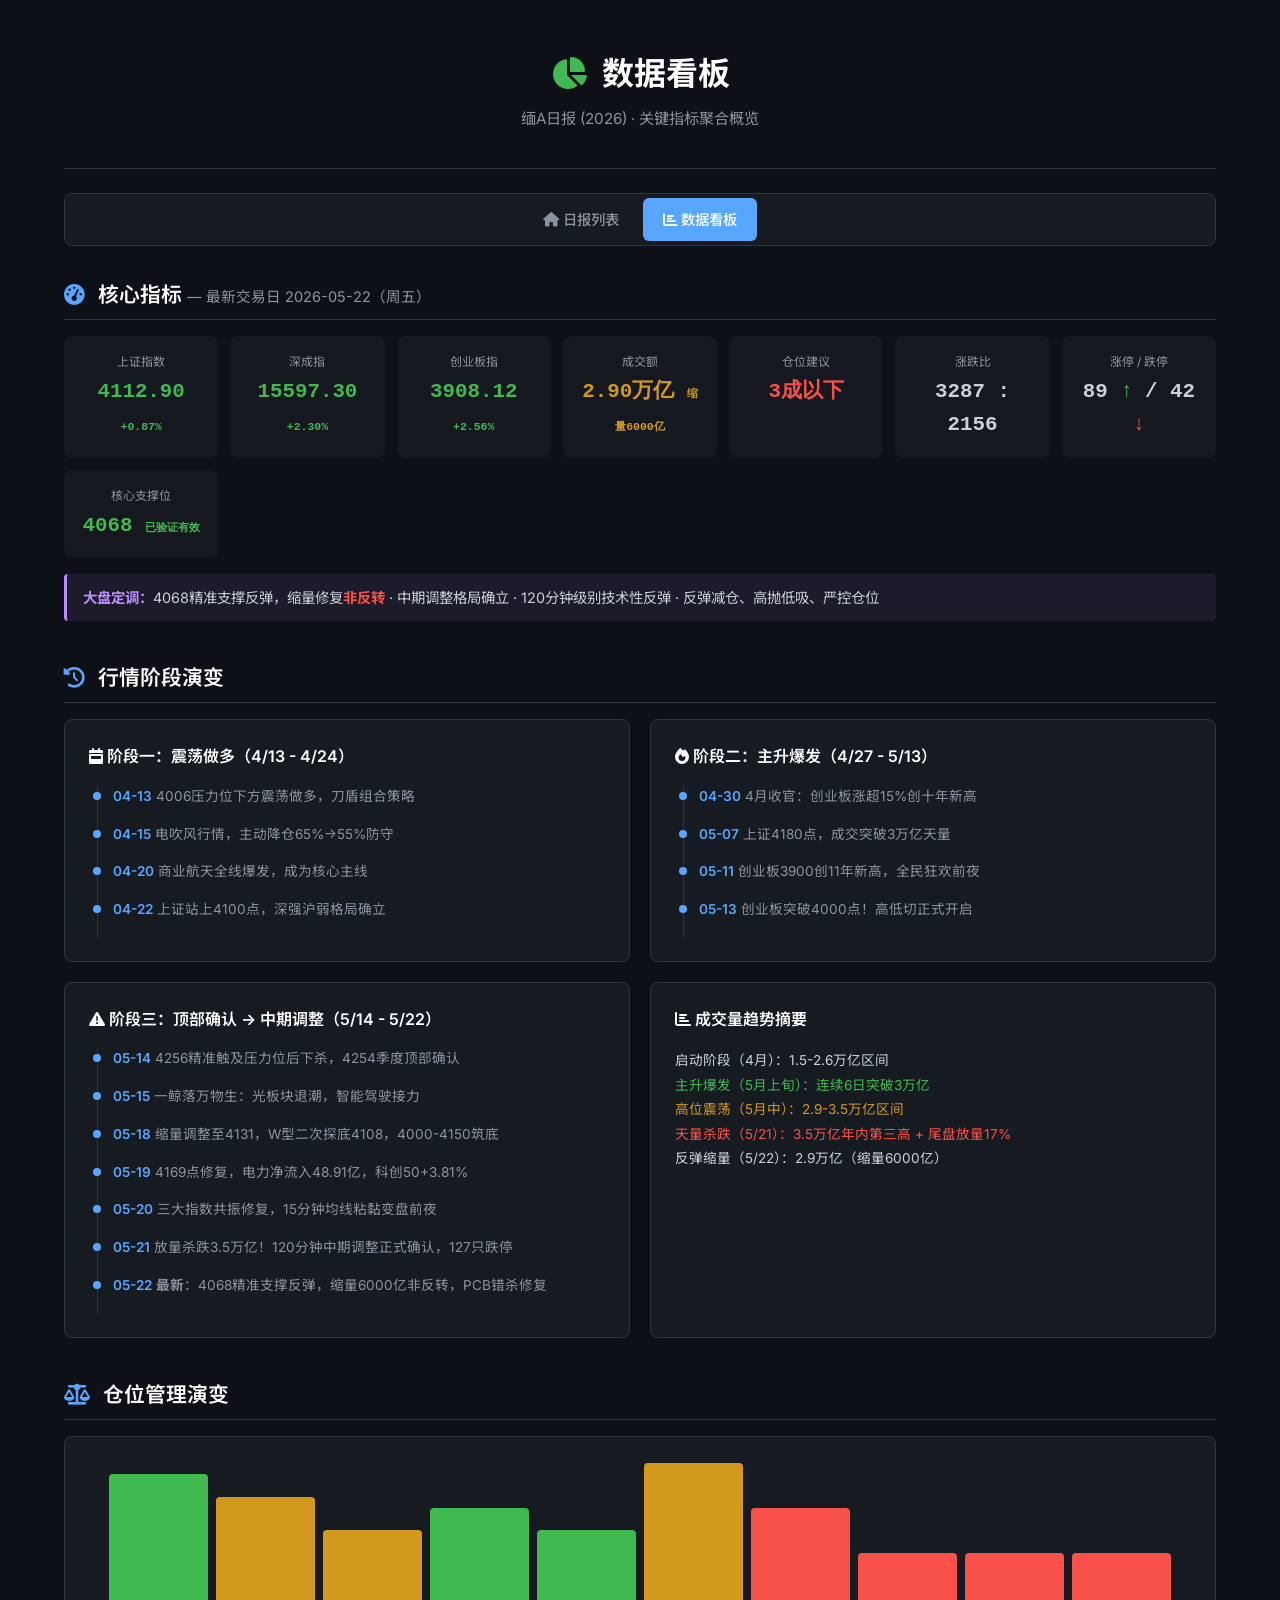
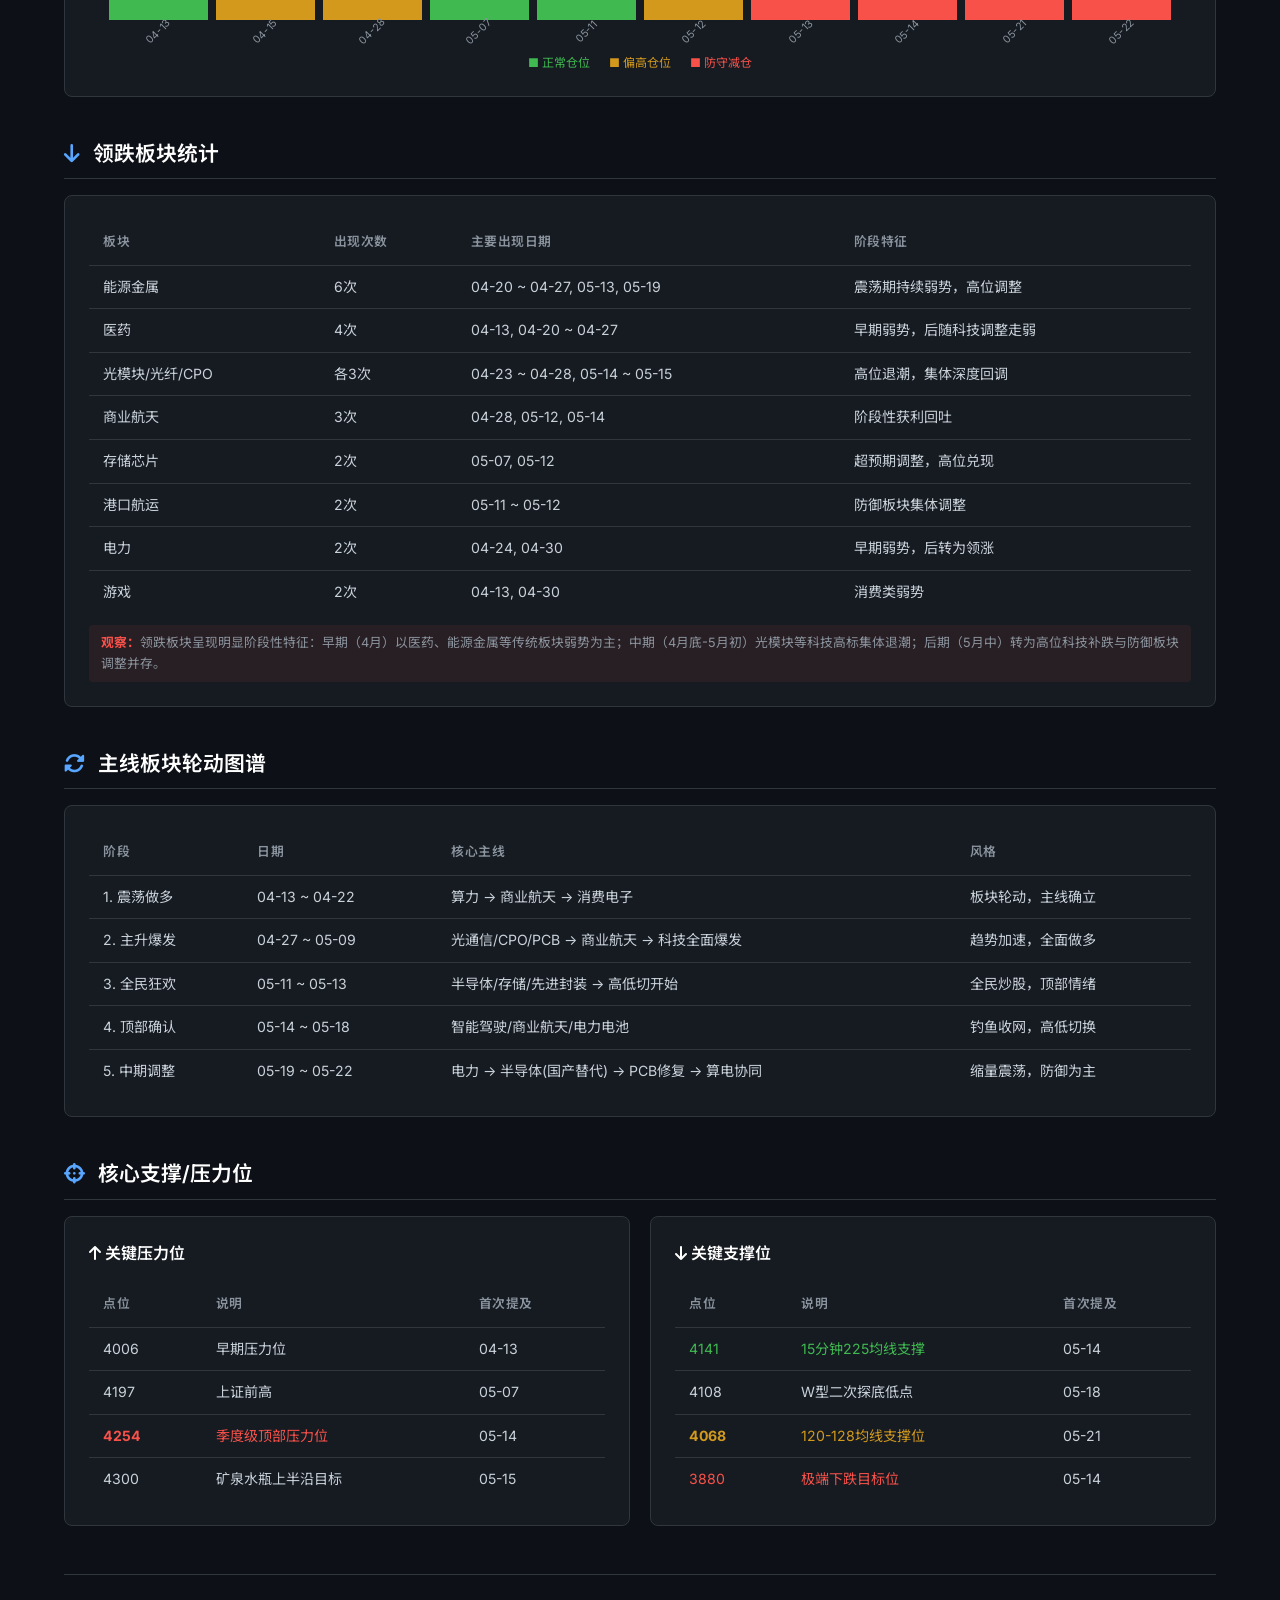
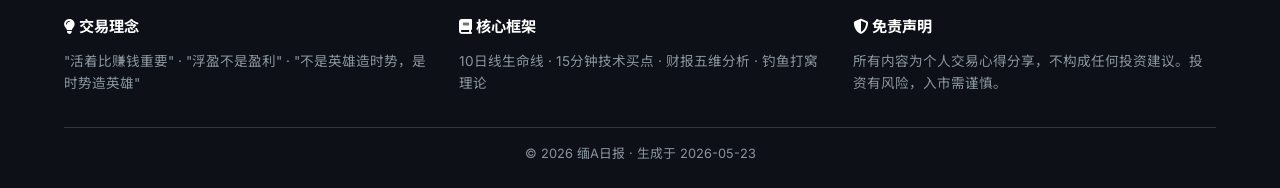
==== commit 612a50fd: "修正日期星期显示" ====
--- a/dashboard.html
+++ b/dashboard.html
@@ -27,7 +27,7 @@
         <main>
             <!-- 关键KPI：最新交易日 -->
             <section>
-                <h2><i class="fas fa-tachometer-alt"></i> 核心指标 <span style="font-size:0.7em;color:#8b949e;font-weight:400;">— 最新交易日 2026-05-22（周四）</span></h2>
+                <h2><i class="fas fa-tachometer-alt"></i> 核心指标 <span style="font-size:0.7em;color:#8b949e;font-weight:400;">— 最新交易日 2026-05-22（周五）</span></h2>
                 <div class="kpi-row">
                     <div class="kpi-item">
                         <div class="kpi-label">上证指数</div>
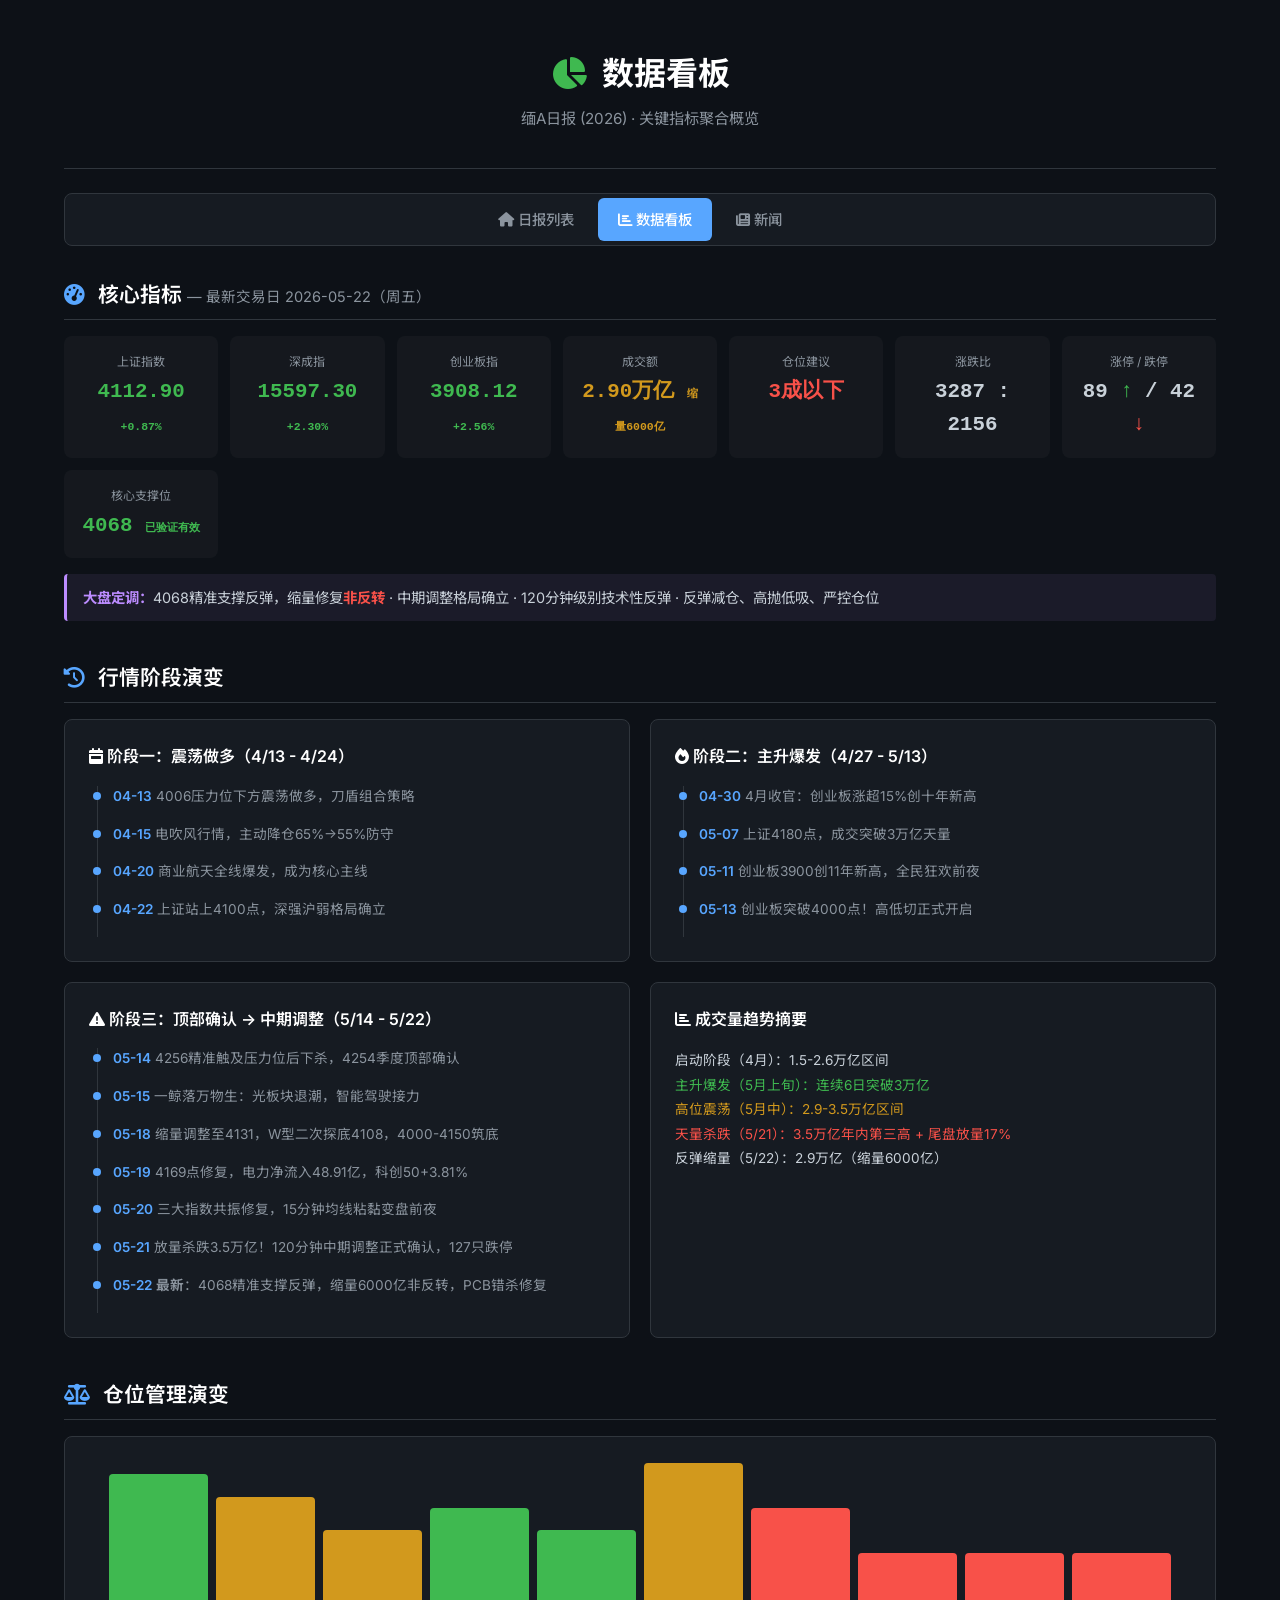
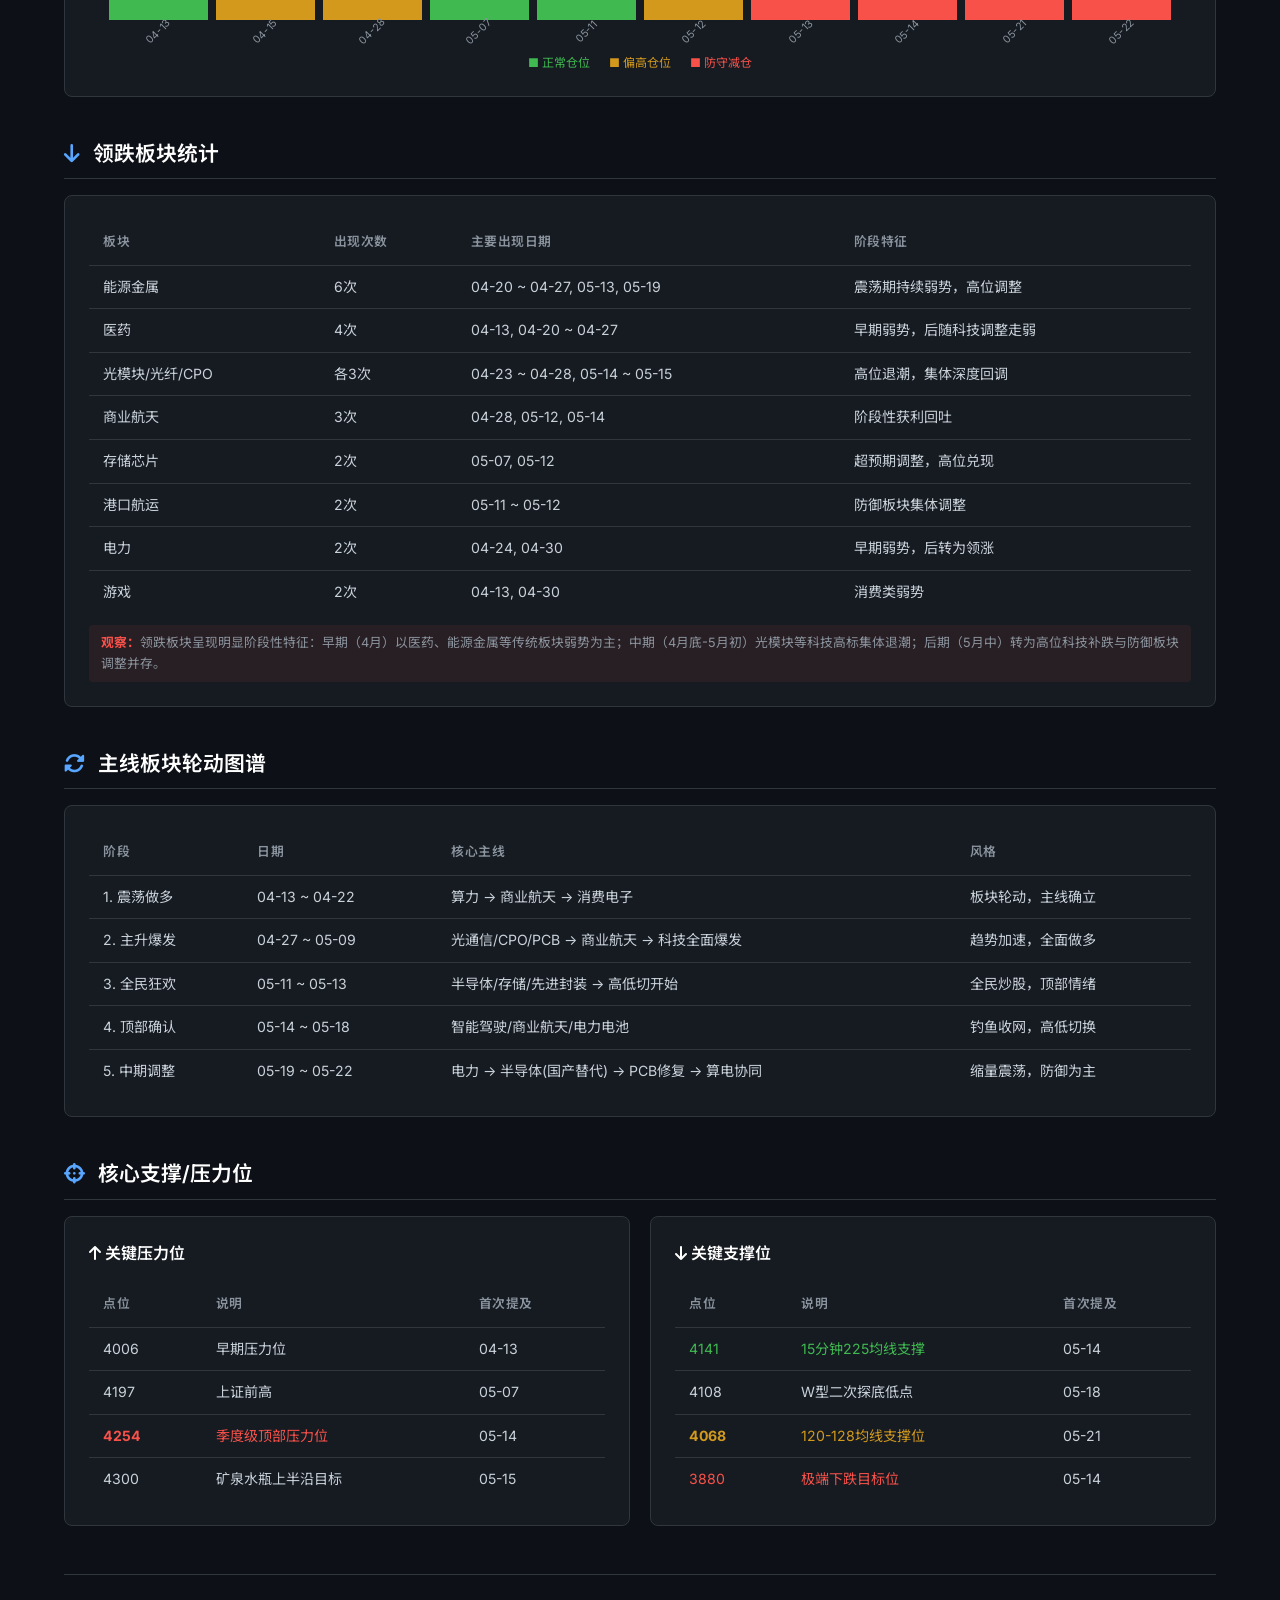
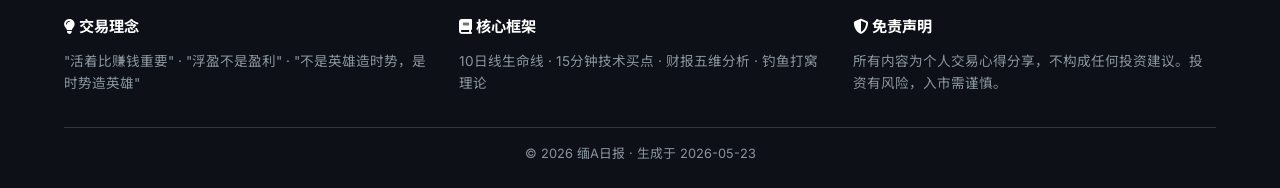
==== commit 5a70c897: "新增新闻板块页面" ====
--- a/dashboard.html
+++ b/dashboard.html
@@ -21,6 +21,7 @@
             <ul>
                 <li><a href="index.html"><i class="fas fa-home"></i> 日报列表</a></li>
                 <li><a href="dashboard.html" class="active"><i class="fas fa-chart-bar"></i> 数据看板</a></li>
+                <li><a href="news.html"><i class="fas fa-newspaper"></i> 新闻</a></li>
             </ul>
         </nav>
 
--- a/style.css
+++ b/style.css
@@ -32,6 +32,35 @@
 
 .container { max-width: 1200px; margin: 0 auto; padding: 0 24px; }
 
+/* Chart Section */
+.chart-section {
+    background: var(--bg-card);
+    border: 1px solid var(--border);
+    border-radius: var(--radius);
+    padding: 24px;
+    margin-bottom: 32px;
+    box-shadow: var(--shadow);
+}
+
+.chart-section h2 {
+    font-size: 1.3rem;
+    margin-bottom: 20px;
+    color: #fff;
+    display: flex;
+    align-items: center;
+    gap: 8px;
+}
+
+.chart-section h2 i {
+    color: var(--accent-green);
+}
+
+.chart-container {
+    position: relative;
+    height: 300px;
+    width: 100%;
+}
+
 /* Header */
 header {
     text-align: center;
@@ -421,6 +450,121 @@
 .sector-tag.up { background: rgba(63,185,80,.15); color: var(--accent-green); }
 .sector-tag.down { background: rgba(248,81,73,.15); color: var(--accent-red); }
 
+/* ============================================================
+   News Page Styles
+   ============================================================ */
+.sector-selector {
+    margin-bottom: 28px;
+}
+
+.sector-buttons {
+    display: flex;
+    flex-wrap: wrap;
+    gap: 8px;
+    margin-top: 12px;
+}
+
+.sector-btn {
+    padding: 6px 16px;
+    background: var(--bg-card);
+    color: var(--text-secondary);
+    border: 1px solid var(--border);
+    border-radius: 6px;
+    font-size: 0.85rem;
+    font-weight: 500;
+    cursor: pointer;
+    transition: all .2s;
+    font-family: inherit;
+}
+
+.sector-btn:hover {
+    background: var(--bg-card-hover);
+    color: var(--text);
+    border-color: var(--accent);
+}
+
+.sector-btn.active {
+    background: var(--accent);
+    color: #fff;
+    border-color: var(--accent);
+    font-weight: 600;
+}
+
+.news-section {
+    margin-top: 8px;
+}
+
+.news-list {
+    display: flex;
+    flex-direction: column;
+    gap: 16px;
+}
+
+.news-item {
+    background: var(--bg-card);
+    border: 1px solid var(--border);
+    border-radius: var(--radius);
+    padding: 20px 24px;
+    transition: border-color .2s;
+}
+
+.news-item:hover {
+    border-color: var(--accent);
+}
+
+.news-headline {
+    font-size: 1.05rem;
+    font-weight: 600;
+    margin-bottom: 8px;
+    line-height: 1.5;
+}
+
+.news-headline a {
+    color: var(--accent);
+    transition: color .2s;
+}
+
+.news-headline a:hover {
+    color: #79c0ff;
+    text-decoration: underline;
+}
+
+.news-summary {
+    font-size: 0.88rem;
+    color: var(--text-secondary);
+    line-height: 1.65;
+    margin-bottom: 10px;
+}
+
+.news-meta {
+    display: flex;
+    gap: 20px;
+    font-size: 0.8rem;
+    color: #6e7681;
+}
+
+.news-meta i {
+    margin-right: 4px;
+}
+
+.news-empty {
+    text-align: center;
+    padding: 60px 20px;
+    color: var(--text-secondary);
+}
+
+.news-empty i {
+    font-size: 3rem;
+    display: block;
+    margin-bottom: 16px;
+    opacity: 0.3;
+}
+
+.news-empty p {
+    font-size: 1rem;
+    margin-top: 8px;
+}
+
 /* Responsive */
 @media (max-width: 768px) {
     .header-stats { grid-template-columns: repeat(2, 1fr); }
@@ -429,4 +573,7 @@
     .footer-content { grid-template-columns: 1fr; }
     .dashboard-grid { grid-template-columns: 1fr; }
     .report-meta { flex-direction: column; gap: 8px; }
-}
+    .sector-buttons { gap: 6px; }
+    .sector-btn { padding: 5px 12px; font-size: 0.8rem; }
+    .news-meta { flex-direction: column; gap: 4px; }
+}
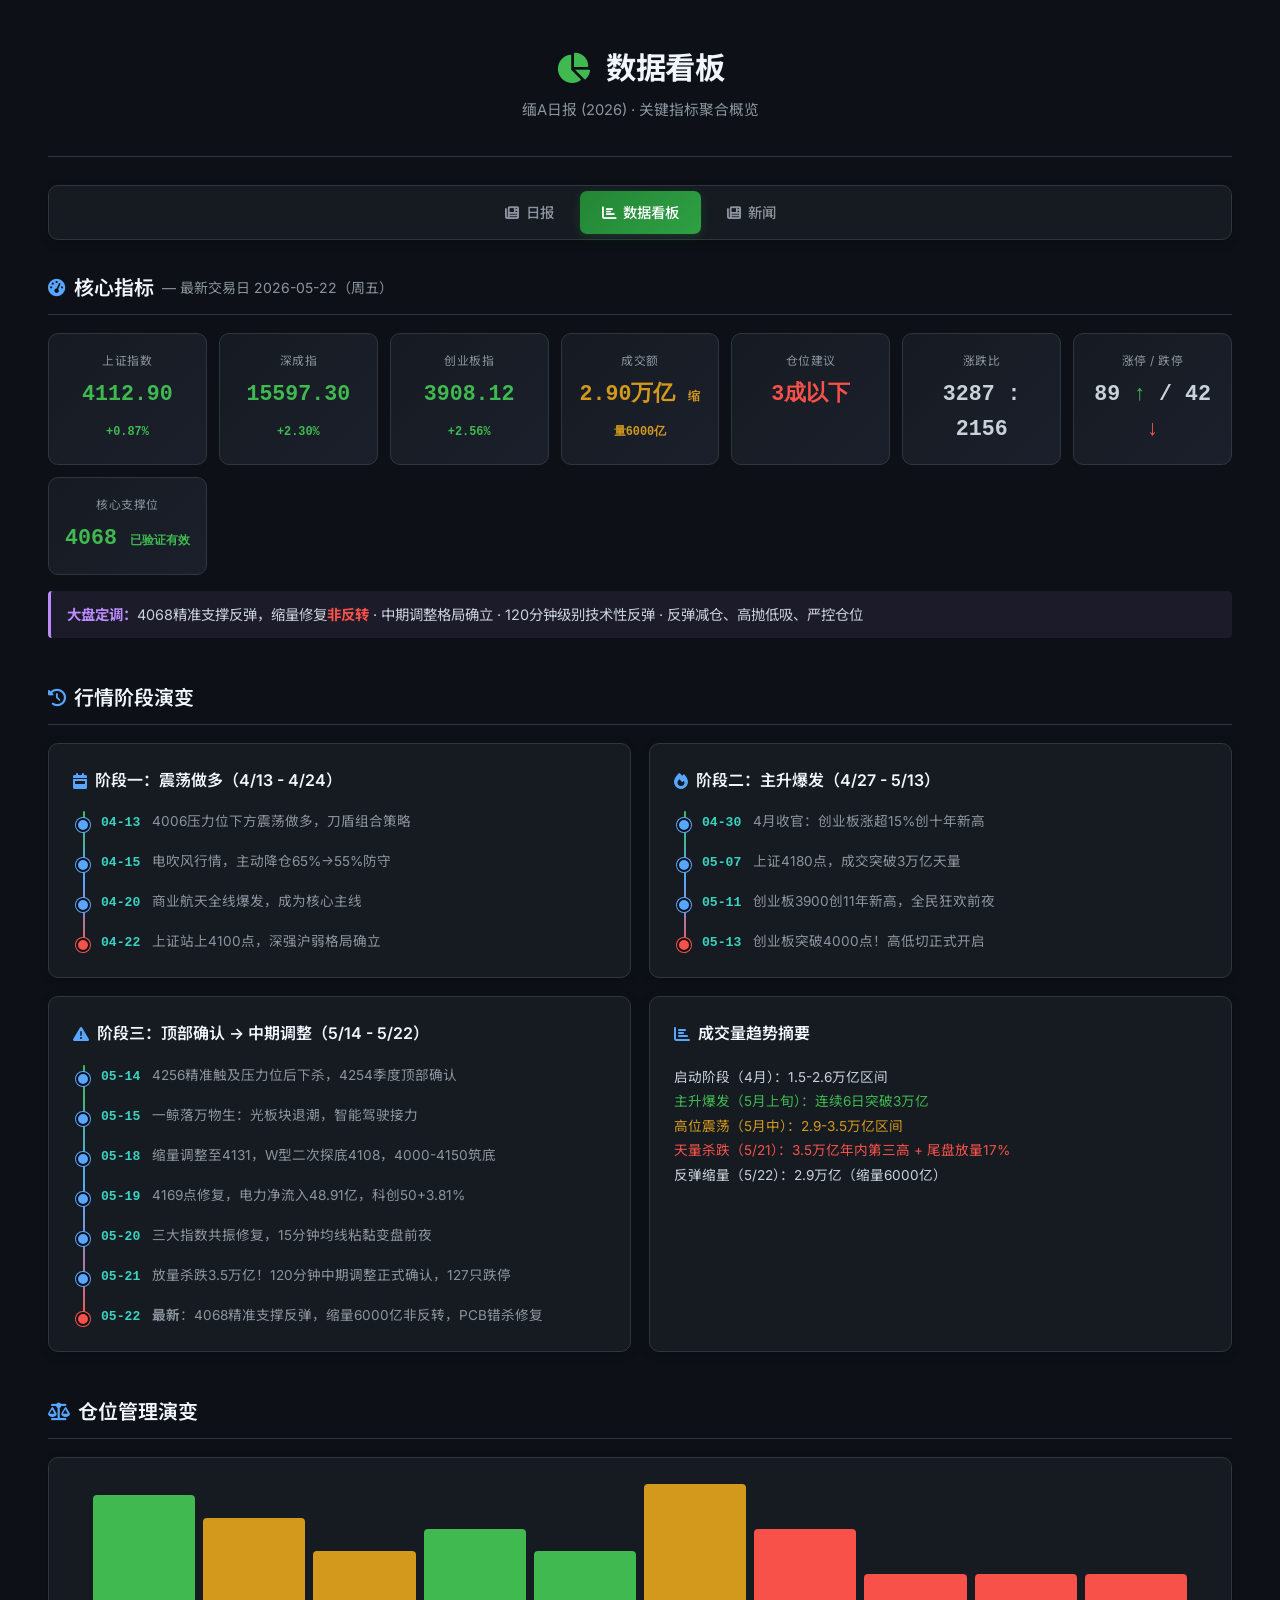
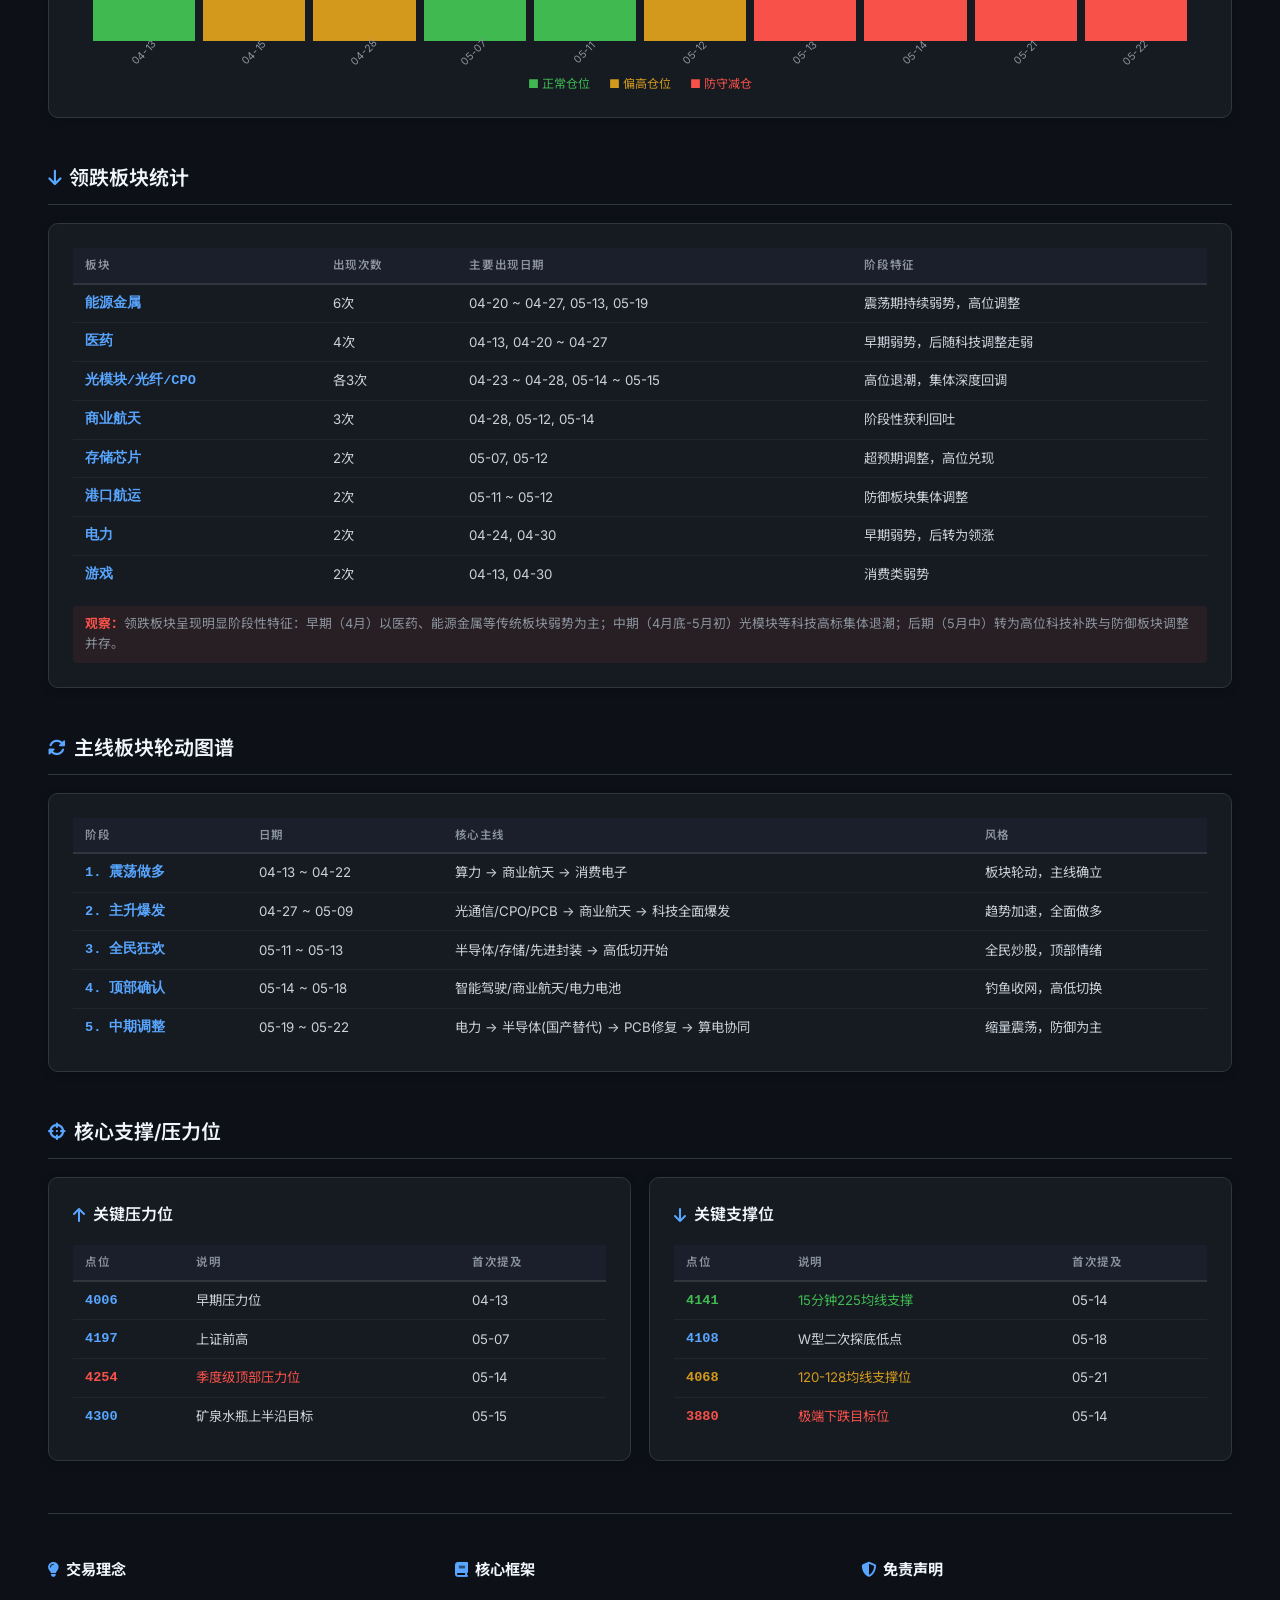
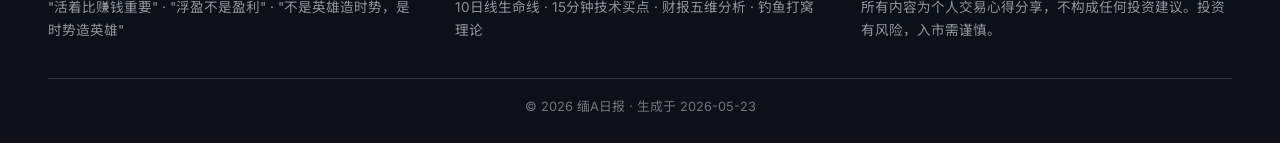
==== commit c8a94279: "优化导航层级和页面美化" ====
--- a/dashboard.html
+++ b/dashboard.html
@@ -19,7 +19,7 @@
 
         <nav>
             <ul>
-                <li><a href="index.html"><i class="fas fa-home"></i> 日报列表</a></li>
+                <li><a href="index.html"><i class="fas fa-newspaper"></i> 日报</a></li>
                 <li><a href="dashboard.html" class="active"><i class="fas fa-chart-bar"></i> 数据看板</a></li>
                 <li><a href="news.html"><i class="fas fa-newspaper"></i> 新闻</a></li>
             </ul>
--- a/style.css
+++ b/style.css
@@ -3,18 +3,25 @@
     --bg: #0d1117;
     --bg-card: #161b22;
     --bg-card-hover: #1c2333;
+    --bg-elevated: #1a1f2b;
     --border: #30363d;
+    --border-light: #21262d;
     --text: #c9d1d9;
     --text-secondary: #8b949e;
+    --text-muted: #6e7681;
     --accent: #58a6ff;
     --accent-green: #3fb950;
     --accent-red: #f85149;
     --accent-orange: #d2991d;
     --accent-purple: #bc8cff;
+    --accent-cyan: #39d2c0;
     --font-mono: 'Cascadia Code', 'Fira Code', 'JetBrains Mono', 'Consolas', monospace;
     --font-sans: 'Inter', 'Noto Sans SC', -apple-system, sans-serif;
-    --radius: 8px;
-    --shadow: 0 1px 3px rgba(0,0,0,.3);
+    --radius: 10px;
+    --radius-sm: 6px;
+    --shadow: 0 2px 8px rgba(0,0,0,.25);
+    --shadow-lg: 0 4px 24px rgba(0,0,0,.35);
+    --transition: 0.2s ease;
 }
 
 * { margin: 0; padding: 0; box-sizing: border-box; }
@@ -25,63 +32,42 @@
     color: var(--text);
     line-height: 1.6;
     min-height: 100vh;
-}
-
-a { color: var(--accent); text-decoration: none; }
-a:hover { text-decoration: underline; }
-
-.container { max-width: 1200px; margin: 0 auto; padding: 0 24px; }
-
-/* Chart Section */
-.chart-section {
-    background: var(--bg-card);
-    border: 1px solid var(--border);
-    border-radius: var(--radius);
-    padding: 24px;
-    margin-bottom: 32px;
-    box-shadow: var(--shadow);
-}
-
-.chart-section h2 {
-    font-size: 1.3rem;
-    margin-bottom: 20px;
-    color: #fff;
-    display: flex;
-    align-items: center;
-    gap: 8px;
-}
-
-.chart-section h2 i {
-    color: var(--accent-green);
-}
-
-.chart-container {
-    position: relative;
-    height: 300px;
-    width: 100%;
-}
-
-/* Header */
+    -webkit-font-smoothing: antialiased;
+}
+
+a { color: var(--accent); text-decoration: none; transition: color var(--transition); }
+a:hover { color: #79c0ff; }
+
+.container { max-width: 1240px; margin: 0 auto; padding: 0 28px; }
+
+/* ============================================================
+   Header
+   ============================================================ */
 header {
     text-align: center;
-    padding: 48px 24px 32px;
+    padding: 44px 24px 28px;
     border-bottom: 1px solid var(--border);
-    margin-bottom: 24px;
+    margin-bottom: 28px;
 }
 
 header h1 {
-    font-size: 2rem;
+    font-size: 1.9rem;
     font-weight: 700;
-    color: #fff;
-    margin-bottom: 8px;
-}
-
-header h1 i { color: var(--accent-green); margin-right: 8px; }
+    color: #f0f6fc;
+    margin-bottom: 6px;
+    letter-spacing: -0.5px;
+}
+
+header h1 i {
+    color: var(--accent-green);
+    margin-right: 10px;
+}
 
 .subtitle {
     color: var(--text-secondary);
-    font-size: 0.95rem;
-    margin-bottom: 4px;
+    font-size: 0.92rem;
+    margin-bottom: 6px;
+    font-weight: 400;
 }
 
 .date-range {
@@ -94,17 +80,24 @@
 .header-stats {
     display: grid;
     grid-template-columns: repeat(4, 1fr);
-    gap: 16px;
-    max-width: 900px;
+    gap: 14px;
+    max-width: 960px;
     margin: 24px auto 0;
 }
 
 .stat-card {
-    background: var(--bg-card);
-    border: 1px solid var(--border);
-    border-radius: var(--radius);
-    padding: 16px;
+    background: linear-gradient(135deg, var(--bg-card) 0%, var(--bg-elevated) 100%);
+    border: 1px solid var(--border);
+    border-radius: var(--radius);
+    padding: 18px 14px;
     text-align: center;
+    transition: all var(--transition);
+}
+
+.stat-card:hover {
+    border-color: var(--accent);
+    transform: translateY(-2px);
+    box-shadow: var(--shadow-lg);
 }
 
 .stat-value {
@@ -120,137 +113,176 @@
     margin-top: 4px;
 }
 
-/* Navigation */
+/* ============================================================
+   Navigation
+   ============================================================ */
 nav {
     background: var(--bg-card);
     border: 1px solid var(--border);
     border-radius: var(--radius);
-    padding: 4px;
+    padding: 5px;
     margin-bottom: 32px;
     display: flex;
     justify-content: center;
+    box-shadow: var(--shadow);
 }
 
 nav ul { list-style: none; display: flex; gap: 4px; }
 
 nav a {
-    display: block;
-    padding: 10px 20px;
-    border-radius: 6px;
+    display: flex;
+    align-items: center;
+    gap: 7px;
+    padding: 10px 22px;
+    border-radius: 7px;
     color: var(--text-secondary);
     font-size: 0.9rem;
     font-weight: 500;
-    transition: all .2s;
-}
-
-nav a:hover { color: var(--text); background: rgba(255,255,255,.05); text-decoration: none; }
-nav a.active { color: #fff; background: var(--accent); }
-
-/* Main sections */
-main section { margin-bottom: 40px; }
+    transition: all var(--transition);
+}
+
+nav a:hover { color: var(--text); background: rgba(255,255,255,.06); text-decoration: none; }
+nav a.active {
+    color: #fff;
+    background: linear-gradient(135deg, #238636 0%, #2ea043 100%);
+    box-shadow: 0 2px 8px rgba(35,134,54,.3);
+}
+
+/* ============================================================
+   Sections
+   ============================================================ */
+main section { margin-bottom: 44px; }
 
 main h2 {
-    font-size: 1.3rem;
+    font-size: 1.25rem;
     font-weight: 600;
-    margin-bottom: 16px;
-    color: #fff;
-    padding-bottom: 8px;
+    margin-bottom: 18px;
+    color: #f0f6fc;
+    padding-bottom: 10px;
     border-bottom: 1px solid var(--border);
-}
-
-main h2 i { color: var(--accent); margin-right: 8px; }
-
-/* Summary Grid */
-.summary-grid {
-    display: grid;
-    grid-template-columns: repeat(2, 1fr);
-    gap: 16px;
-}
-
-.summary-card {
-    background: var(--bg-card);
-    border: 1px solid var(--border);
-    border-radius: var(--radius);
-    padding: 20px;
-}
-
-.summary-card h3 { font-size: 1rem; font-weight: 600; margin-bottom: 8px; }
-.summary-card h3 i { margin-right: 6px; }
-.summary-card p { color: var(--text-secondary); font-size: 0.9rem; }
-
-.summary-card.highlight h3 { color: var(--accent-orange); }
-.summary-card.warning h3 { color: var(--accent-red); }
-
-/* Tables */
+    display: flex;
+    align-items: center;
+    gap: 8px;
+}
+
+main h2 i { color: var(--accent); font-size: 1.1rem; }
+
+/* ============================================================
+   Chart Section
+   ============================================================ */
+.chart-section {
+    background: var(--bg-card);
+    border: 1px solid var(--border);
+    border-radius: var(--radius);
+    padding: 24px 28px;
+    margin-bottom: 36px;
+    box-shadow: var(--shadow);
+}
+
+.chart-section h2 {
+    font-size: 1.2rem;
+    margin-bottom: 18px;
+    color: #f0f6fc;
+    border-bottom: none;
+    padding-bottom: 0;
+}
+
+.chart-section h2 i { color: var(--accent-green); }
+
+.chart-container {
+    position: relative;
+    height: 320px;
+    width: 100%;
+}
+
+/* ============================================================
+   Report Table (with card feel)
+   ============================================================ */
 .table-container {
     overflow-x: auto;
     border: 1px solid var(--border);
     border-radius: var(--radius);
+    box-shadow: var(--shadow);
 }
 
 table {
     width: 100%;
     border-collapse: collapse;
-    font-size: 0.88rem;
-}
-
-thead { background: var(--bg-card); }
+    font-size: 0.86rem;
+}
+
+thead { background: var(--bg-elevated); }
 
 th {
-    padding: 12px 14px;
+    padding: 13px 14px;
     text-align: left;
     font-weight: 600;
     color: var(--text-secondary);
-    border-bottom: 1px solid var(--border);
+    border-bottom: 2px solid var(--border);
     white-space: nowrap;
-    font-size: 0.8rem;
+    font-size: 0.78rem;
     text-transform: uppercase;
-    letter-spacing: .5px;
+    letter-spacing: .6px;
 }
 
 td {
-    padding: 10px 14px;
-    border-bottom: 1px solid var(--border);
+    padding: 13px 14px;
+    border-bottom: 1px solid var(--border-light);
     white-space: nowrap;
-}
-
-tbody tr { transition: background .15s; }
-tbody tr:hover { background: var(--bg-card-hover) !important; }
+    color: var(--text);
+}
+
+tbody tr {
+    transition: all var(--transition);
+}
+
+tbody tr:hover {
+    background: var(--bg-card-hover) !important;
+}
+
 tbody tr:last-child td { border-bottom: none; }
+
+tbody tr td:first-child { color: var(--accent); font-weight: 600; font-family: var(--font-mono); font-size: 0.85rem; }
 
 .tone-badge {
     display: inline-block;
-    max-width: 180px;
+    max-width: 190px;
     overflow: hidden;
     text-overflow: ellipsis;
     white-space: nowrap;
     color: var(--accent-orange);
     font-weight: 500;
+    font-size: 0.82rem;
+    padding: 2px 8px;
+    background: rgba(210,153,29,.08);
+    border-radius: 4px;
 }
 
 .position-badge {
     display: inline-block;
-    padding: 2px 8px;
-    background: rgba(63,185,80,.15);
+    padding: 3px 10px;
+    background: rgba(63,185,80,.12);
     color: var(--accent-green);
-    border-radius: 4px;
+    border-radius: var(--radius-sm);
     font-weight: 600;
     font-size: 0.82rem;
 }
 
 .btn-view {
     display: inline-block;
-    padding: 4px 12px;
+    padding: 5px 14px;
     background: var(--accent);
     color: #fff !important;
-    border-radius: 4px;
+    border-radius: var(--radius-sm);
     font-size: 0.82rem;
     font-weight: 500;
-    transition: opacity .2s;
-}
-.btn-view:hover { opacity: .85; text-decoration: none; }
-
-/* Themes Grid */
+    transition: all var(--transition);
+}
+.btn-view:hover { background: #4090e0; text-decoration: none; color: #fff !important; }
+
+/* ============================================================
+   Themes Grid
+   ============================================================ */
 .themes-grid {
     display: grid;
     grid-template-columns: repeat(4, 1fr);
@@ -261,56 +293,50 @@
     background: var(--bg-card);
     border: 1px solid var(--border);
     border-radius: var(--radius);
-    padding: 20px;
-}
-
-.theme-card h3 { font-size: 0.95rem; margin-bottom: 12px; font-weight: 600; }
-.theme-card h3 i { margin-right: 6px; }
+    padding: 22px;
+    transition: all var(--transition);
+}
+
+.theme-card:hover {
+    border-color: var(--accent);
+    box-shadow: var(--shadow);
+}
+
+.theme-card h3 {
+    font-size: 0.95rem;
+    margin-bottom: 14px;
+    font-weight: 600;
+    color: #f0f6fc;
+}
+
+.theme-card h3 i { margin-right: 7px; color: var(--accent); }
+
 .theme-card ul { list-style: none; }
-.theme-card li { font-size: 0.85rem; color: var(--text-secondary); padding: 3px 0; }
-.theme-card li::before { content: "• "; color: var(--accent); }
-
-/* Footer */
-footer {
-    border-top: 1px solid var(--border);
-    padding: 40px 0 24px;
-    margin-top: 48px;
-}
-
-.footer-content {
-    display: grid;
-    grid-template-columns: repeat(3, 1fr);
-    gap: 32px;
-}
-
-.footer-section h3 {
-    font-size: 0.95rem;
-    margin-bottom: 12px;
-    color: #fff;
-}
-
-.footer-section p {
-    color: var(--text-secondary);
-    font-size: 0.85rem;
-    line-height: 1.6;
-}
-
-.footer-bottom {
-    text-align: center;
-    margin-top: 32px;
-    padding-top: 16px;
-    border-top: 1px solid var(--border);
-    color: var(--text-secondary);
-    font-size: 0.8rem;
-}
-
-/* ============================================================
-   Dashboard Styles
+
+.theme-card li {
+    font-size: 0.84rem;
+    color: var(--text-secondary);
+    padding: 4px 0;
+    position: relative;
+    padding-left: 16px;
+}
+
+.theme-card li::before {
+    content: "▸";
+    color: var(--accent);
+    position: absolute;
+    left: 0;
+    top: 4px;
+    font-size: 0.7rem;
+}
+
+/* ============================================================
+   Dashboard
    ============================================================ */
 .dashboard-grid {
     display: grid;
     grid-template-columns: repeat(2, 1fr);
-    gap: 20px;
+    gap: 18px;
 }
 
 .dash-card {
@@ -318,6 +344,13 @@
     border: 1px solid var(--border);
     border-radius: var(--radius);
     padding: 24px;
+    box-shadow: var(--shadow);
+    transition: all var(--transition);
+}
+
+.dash-card:hover {
+    border-color: var(--accent);
+    box-shadow: var(--shadow-lg);
 }
 
 .dash-card.full { grid-column: 1 / -1; }
@@ -325,16 +358,16 @@
 .dash-card h3 {
     font-size: 1rem;
     font-weight: 600;
-    margin-bottom: 16px;
-    color: #fff;
-}
-
-.chart-container {
-    width: 100%;
-    min-height: 280px;
-    position: relative;
-}
-
+    margin-bottom: 18px;
+    color: #f0f6fc;
+    display: flex;
+    align-items: center;
+    gap: 8px;
+}
+
+.dash-card h3 i { color: var(--accent); }
+
+/* KPI */
 .kpi-row {
     display: grid;
     grid-template-columns: repeat(auto-fit, minmax(140px, 1fr));
@@ -343,76 +376,145 @@
 
 .kpi-item {
     text-align: center;
-    padding: 16px;
-    background: rgba(255,255,255,.03);
-    border-radius: var(--radius);
-}
-
-.kpi-label { font-size: 0.75rem; color: var(--text-secondary); margin-bottom: 4px; }
-.kpi-value { font-size: 1.3rem; font-weight: 700; font-family: var(--font-mono); }
+    padding: 18px 14px;
+    background: linear-gradient(135deg, var(--bg-card) 0%, var(--bg-elevated) 100%);
+    border: 1px solid var(--border);
+    border-radius: var(--radius);
+    transition: all var(--transition);
+}
+
+.kpi-item:hover {
+    border-color: var(--accent);
+    box-shadow: var(--shadow);
+    transform: translateY(-1px);
+}
+
+.kpi-label {
+    font-size: 0.74rem;
+    color: var(--text-secondary);
+    margin-bottom: 6px;
+    text-transform: uppercase;
+    letter-spacing: .5px;
+}
+
+.kpi-value {
+    font-size: 1.35rem;
+    font-weight: 700;
+    font-family: var(--font-mono);
+}
+
 .kpi-value.up { color: var(--accent-green); }
 .kpi-value.down { color: var(--accent-red); }
 .kpi-value.warn { color: var(--accent-orange); }
 
 /* Timeline */
-.timeline { position: relative; padding-left: 24px; }
+.timeline { position: relative; padding-left: 28px; }
+
 .timeline::before {
     content: "";
     position: absolute;
-    left: 8px;
+    left: 10px;
     top: 0; bottom: 0;
-    width: 1px;
-    background: var(--border);
-}
+    width: 2px;
+    border-radius: 1px;
+    background: linear-gradient(to bottom, var(--accent-green), var(--accent), var(--accent-red));
+}
+
 .timeline-item {
     position: relative;
-    padding-bottom: 16px;
+    padding-bottom: 18px;
     font-size: 0.85rem;
 }
+
+.timeline-item:last-child { padding-bottom: 0; }
+
 .timeline-item::before {
     content: "";
     position: absolute;
-    left: -20px;
-    top: 6px;
-    width: 8px; height: 8px;
+    left: -25px;
+    top: 7px;
+    width: 10px; height: 10px;
     border-radius: 50%;
     background: var(--accent);
-}
-.timeline-date { color: var(--accent); font-weight: 600; }
-.timeline-desc { color: var(--text-secondary); }
-
-/* Report Detail Page */
-.report-detail { max-width: 900px; margin: 0 auto; }
+    border: 2px solid var(--bg);
+    box-shadow: 0 0 0 1px var(--accent);
+}
+
+.timeline-item:last-child::before {
+    background: var(--accent-red);
+    box-shadow: 0 0 0 1px var(--accent-red);
+}
+
+.timeline-date {
+    color: var(--accent-cyan);
+    font-weight: 700;
+    font-family: var(--font-mono);
+    margin-right: 8px;
+    font-size: 0.82rem;
+}
+
+.timeline-desc {
+    color: var(--text-secondary);
+    line-height: 1.5;
+}
+
+/* Position chart */
+#position-chart > div:hover > div {
+    filter: brightness(1.2);
+    transition: filter .15s;
+}
+
+/* ============================================================
+   Report Detail
+   ============================================================ */
+.report-detail { max-width: 920px; margin: 0 auto; }
 
 .report-header {
     background: var(--bg-card);
     border: 1px solid var(--border);
     border-radius: var(--radius);
-    padding: 24px;
+    padding: 28px;
     margin-bottom: 24px;
-}
-
-.report-header h2 { border-bottom: none; margin-bottom: 12px; }
-.report-meta { display: flex; gap: 24px; flex-wrap: wrap; }
-.report-meta-item { font-size: 0.85rem; }
+    box-shadow: var(--shadow);
+}
+
+.report-header h2 {
+    border-bottom: none;
+    margin-bottom: 14px;
+    font-size: 1.35rem;
+}
+
+.report-meta { display: flex; gap: 28px; flex-wrap: wrap; }
+
+.report-meta-item { font-size: 0.86rem; }
+
 .report-meta-item .label { color: var(--text-secondary); }
-.report-meta-item .value { color: var(--text); font-weight: 500; }
+
+.report-meta-item .value {
+    color: #f0f6fc;
+    font-weight: 600;
+    font-family: var(--font-mono);
+}
 
 .report-section {
     background: var(--bg-card);
     border: 1px solid var(--border);
     border-radius: var(--radius);
-    padding: 24px;
-    margin-bottom: 16px;
+    padding: 24px 28px;
+    margin-bottom: 18px;
+    box-shadow: var(--shadow);
 }
 
 .report-section h4 {
     font-size: 0.95rem;
     font-weight: 600;
     color: var(--accent);
-    margin-bottom: 12px;
-    padding-bottom: 8px;
+    margin-bottom: 14px;
+    padding-bottom: 10px;
     border-bottom: 1px solid var(--border);
+    display: flex;
+    align-items: center;
+    gap: 8px;
 }
 
 .report-section p {
@@ -425,155 +527,403 @@
 .back-link {
     display: inline-flex;
     align-items: center;
-    gap: 6px;
+    gap: 7px;
     margin-bottom: 24px;
     color: var(--text-secondary);
     font-size: 0.9rem;
-    transition: color .2s;
-}
-.back-link:hover { color: var(--text); text-decoration: none; }
-
-.sector-tags {
-    display: flex;
-    flex-wrap: wrap;
-    gap: 6px;
-    margin-top: 8px;
-}
+    transition: color var(--transition);
+    padding: 8px 16px;
+    border-radius: var(--radius-sm);
+    border: 1px solid var(--border);
+    background: var(--bg-card);
+}
+
+.back-link:hover {
+    color: var(--text);
+    border-color: var(--accent);
+    text-decoration: none;
+}
+
+.sector-tags { display: flex; flex-wrap: wrap; gap: 6px; margin-top: 8px; }
 
 .sector-tag {
-    padding: 3px 10px;
-    border-radius: 4px;
+    padding: 4px 12px;
+    border-radius: var(--radius-sm);
     font-size: 0.78rem;
     font-weight: 500;
 }
 
-.sector-tag.up { background: rgba(63,185,80,.15); color: var(--accent-green); }
-.sector-tag.down { background: rgba(248,81,73,.15); color: var(--accent-red); }
-
-/* ============================================================
-   News Page Styles
-   ============================================================ */
-.sector-selector {
-    margin-bottom: 28px;
-}
+.sector-tag.up { background: rgba(63,185,80,.14); color: var(--accent-green); border: 1px solid rgba(63,185,80,.25); }
+.sector-tag.down { background: rgba(248,81,73,.14); color: var(--accent-red); border: 1px solid rgba(248,81,73,.25); }
+
+/* ============================================================
+   News Page
+   ============================================================ */
+.sector-selector { margin-bottom: 30px; }
 
 .sector-buttons {
     display: flex;
     flex-wrap: wrap;
-    gap: 8px;
-    margin-top: 12px;
+    gap: 10px;
+    margin-top: 14px;
 }
 
 .sector-btn {
-    padding: 6px 16px;
-    background: var(--bg-card);
-    color: var(--text-secondary);
-    border: 1px solid var(--border);
-    border-radius: 6px;
-    font-size: 0.85rem;
+    padding: 8px 20px;
+    background: var(--bg-card);
+    color: var(--text-secondary);
+    border: 1px solid var(--border);
+    border-radius: var(--radius);
+    font-size: 0.86rem;
     font-weight: 500;
     cursor: pointer;
-    transition: all .2s;
+    transition: all var(--transition);
     font-family: inherit;
+    letter-spacing: .3px;
 }
 
 .sector-btn:hover {
     background: var(--bg-card-hover);
     color: var(--text);
     border-color: var(--accent);
+    transform: translateY(-1px);
+    box-shadow: 0 2px 8px rgba(88,166,255,.15);
 }
 
 .sector-btn.active {
+    background: linear-gradient(135deg, #1f6feb 0%, #388bfd 100%);
+    color: #fff;
+    border-color: transparent;
+    font-weight: 600;
+    box-shadow: 0 2px 12px rgba(31,111,235,.35);
+}
+
+.news-section { margin-top: 10px; }
+
+.news-list { display: flex; flex-direction: column; gap: 16px; }
+
+.news-item {
+    background: var(--bg-card);
+    border: 1px solid var(--border);
+    border-radius: var(--radius);
+    padding: 22px 26px;
+    transition: all var(--transition);
+    box-shadow: var(--shadow);
+    position: relative;
+    overflow: hidden;
+}
+
+.news-item::before {
+    content: "";
+    position: absolute;
+    left: 0; top: 0; bottom: 0;
+    width: 4px;
     background: var(--accent);
-    color: #fff;
-    border-color: var(--accent);
-    font-weight: 600;
-}
-
-.news-section {
-    margin-top: 8px;
-}
-
-.news-list {
-    display: flex;
-    flex-direction: column;
-    gap: 16px;
-}
-
-.news-item {
-    background: var(--bg-card);
-    border: 1px solid var(--border);
-    border-radius: var(--radius);
-    padding: 20px 24px;
-    transition: border-color .2s;
+    border-radius: var(--radius) 0 0 var(--radius);
+    opacity: 0;
+    transition: opacity var(--transition);
 }
 
 .news-item:hover {
     border-color: var(--accent);
-}
+    box-shadow: var(--shadow-lg);
+    transform: translateX(2px);
+}
+
+.news-item:hover::before { opacity: 1; }
 
 .news-headline {
     font-size: 1.05rem;
     font-weight: 600;
-    margin-bottom: 8px;
+    margin-bottom: 10px;
     line-height: 1.5;
+    color: #f0f6fc;
 }
 
 .news-headline a {
+    color: #f0f6fc;
+    transition: color var(--transition);
+}
+
+.news-headline a:hover { color: var(--accent); text-decoration: none; }
+
+.news-summary {
+    font-size: 0.87rem;
+    color: var(--text-secondary);
+    line-height: 1.7;
+    margin-bottom: 14px;
+}
+
+.news-meta {
+    display: flex;
+    gap: 22px;
+    font-size: 0.8rem;
+    color: var(--text-muted);
+    align-items: center;
+}
+
+.news-source {
+    display: inline-flex;
+    align-items: center;
+    gap: 5px;
+    padding: 3px 10px;
+    background: rgba(88,166,255,.08);
+    border-radius: var(--radius-sm);
     color: var(--accent);
-    transition: color .2s;
-}
-
-.news-headline a:hover {
-    color: #79c0ff;
-    text-decoration: underline;
-}
-
-.news-summary {
-    font-size: 0.88rem;
-    color: var(--text-secondary);
-    line-height: 1.65;
-    margin-bottom: 10px;
-}
-
-.news-meta {
-    display: flex;
-    gap: 20px;
-    font-size: 0.8rem;
-    color: #6e7681;
-}
-
-.news-meta i {
-    margin-right: 4px;
+    font-size: 0.78rem;
+}
+
+.news-time {
+    display: inline-flex;
+    align-items: center;
+    gap: 5px;
 }
 
 .news-empty {
     text-align: center;
-    padding: 60px 20px;
-    color: var(--text-secondary);
+    padding: 80px 20px;
+    color: var(--text-secondary);
+    background: var(--bg-card);
+    border-radius: var(--radius);
+    border: 1px solid var(--border);
 }
 
 .news-empty i {
     font-size: 3rem;
     display: block;
-    margin-bottom: 16px;
-    opacity: 0.3;
-}
-
-.news-empty p {
-    font-size: 1rem;
-    margin-top: 8px;
-}
-
-/* Responsive */
+    margin-bottom: 18px;
+    opacity: 0.25;
+}
+
+.news-empty p { font-size: 1rem; margin-top: 8px; }
+
+/* ============================================================
+   Dashboard Highlight Section
+   ============================================================ */
+.dash-card table {
+    font-size: 0.84rem;
+}
+
+.dash-card table th {
+    padding: 8px 12px;
+    font-size: 0.72rem;
+}
+
+.dash-card table td {
+    padding: 8px 12px;
+    font-size: 0.83rem;
+}
+
+/* ============================================================
+   Report Cards (index.html)
+   ============================================================ */
+.reports-grid {
+    display: grid;
+    grid-template-columns: repeat(auto-fill, minmax(360px, 1fr));
+    gap: 16px;
+}
+
+.report-card {
+    background: var(--bg-card);
+    border: 1px solid var(--border);
+    border-radius: var(--radius);
+    overflow: hidden;
+    box-shadow: var(--shadow);
+    transition: all var(--transition);
+    display: flex;
+    flex-direction: column;
+}
+
+.report-card:hover {
+    border-color: var(--accent);
+    box-shadow: var(--shadow-lg);
+    transform: translateY(-3px);
+}
+
+.report-card-header {
+    display: flex;
+    justify-content: space-between;
+    align-items: center;
+    padding: 16px 20px;
+    background: var(--bg-elevated);
+    border-bottom: 1px solid var(--border);
+}
+
+.report-date {
+    font-size: 0.95rem;
+    font-weight: 700;
+    color: var(--accent);
+    font-family: var(--font-mono);
+    display: flex;
+    align-items: center;
+    gap: 8px;
+}
+
+.report-date i { color: var(--accent-cyan); font-size: 0.85rem; }
+
+.report-weekday {
+    font-size: 0.78rem;
+    color: var(--text-secondary);
+    font-weight: 400;
+    font-family: var(--font-sans);
+}
+
+.report-card-body {
+    padding: 18px 20px;
+    flex: 1;
+}
+
+.report-stats {
+    display: flex;
+    gap: 24px;
+    margin-bottom: 14px;
+}
+
+.report-stats .stat {
+    display: flex;
+    flex-direction: column;
+    gap: 2px;
+}
+
+.report-stats .stat .label {
+    font-size: 0.72rem;
+    color: var(--text-secondary);
+    text-transform: uppercase;
+    letter-spacing: .5px;
+}
+
+.report-stats .stat .value {
+    font-size: 1.1rem;
+    font-weight: 700;
+    font-family: var(--font-mono);
+    color: #f0f6fc;
+}
+
+.report-tone {
+    margin-bottom: 14px;
+    padding: 10px 12px;
+    background: rgba(210,153,29,.06);
+    border-left: 3px solid var(--accent-orange);
+    border-radius: 0 var(--radius-sm) var(--radius-sm) 0;
+}
+
+.tone-label {
+    font-size: 0.7rem;
+    color: var(--text-secondary);
+    text-transform: uppercase;
+    letter-spacing: .5px;
+    display: block;
+    margin-bottom: 4px;
+}
+
+.tone-text {
+    font-size: 0.87rem;
+    color: var(--accent-orange);
+    font-weight: 500;
+    line-height: 1.5;
+}
+
+.report-sectors {
+    display: flex;
+    flex-direction: column;
+    gap: 8px;
+}
+
+.sector-row {
+    display: flex;
+    align-items: center;
+    gap: 6px;
+    flex-wrap: wrap;
+}
+
+.sector-label {
+    font-size: 0.68rem;
+    font-weight: 700;
+    text-transform: uppercase;
+    letter-spacing: .5px;
+    padding: 2px 6px;
+    border-radius: 3px;
+}
+
+.sector-label.up { background: rgba(63,185,80,.18); color: var(--accent-green); }
+.sector-label.down { background: rgba(248,81,73,.18); color: var(--accent-red); }
+
+.sector-row .sector-tag {
+    padding: 2px 8px;
+    font-size: 0.74rem;
+}
+
+.report-card-footer {
+    padding: 12px 20px;
+    border-top: 1px solid var(--border);
+    display: flex;
+    justify-content: flex-end;
+}
+
+/* ============================================================
+   Footer
+   ============================================================ */
+footer {
+    border-top: 1px solid var(--border);
+    padding: 44px 0 28px;
+    margin-top: 52px;
+}
+
+.footer-content {
+    display: grid;
+    grid-template-columns: repeat(3, 1fr);
+    gap: 36px;
+}
+
+.footer-section h3 {
+    font-size: 0.95rem;
+    margin-bottom: 14px;
+    color: #f0f6fc;
+    display: flex;
+    align-items: center;
+    gap: 7px;
+}
+
+.footer-section h3 i { color: var(--accent); }
+
+.footer-section p {
+    color: var(--text-secondary);
+    font-size: 0.85rem;
+    line-height: 1.7;
+}
+
+.footer-bottom {
+    text-align: center;
+    margin-top: 36px;
+    padding-top: 18px;
+    border-top: 1px solid var(--border);
+    color: var(--text-muted);
+    font-size: 0.8rem;
+}
+
+/* ============================================================
+   Responsive
+   ============================================================ */
 @media (max-width: 768px) {
+    .container { padding: 0 16px; }
+    nav a { padding: 8px 14px; font-size: 0.82rem; }
     .header-stats { grid-template-columns: repeat(2, 1fr); }
-    .summary-grid { grid-template-columns: 1fr; }
     .themes-grid { grid-template-columns: repeat(2, 1fr); }
     .footer-content { grid-template-columns: 1fr; }
     .dashboard-grid { grid-template-columns: 1fr; }
-    .report-meta { flex-direction: column; gap: 8px; }
-    .sector-buttons { gap: 6px; }
-    .sector-btn { padding: 5px 12px; font-size: 0.8rem; }
-    .news-meta { flex-direction: column; gap: 4px; }
-}
+    .report-meta { flex-direction: column; gap: 10px; }
+    .sector-buttons { gap: 8px; }
+    .sector-btn { padding: 7px 14px; font-size: 0.8rem; }
+    .news-meta { flex-direction: column; align-items: flex-start; gap: 8px; }
+    .chart-container { height: 240px; }
+    .kpi-row { grid-template-columns: repeat(2, 1fr); }
+    .reports-grid { grid-template-columns: 1fr; }
+}
+
+@media (max-width: 480px) {
+    header h1 { font-size: 1.4rem; }
+    .header-stats { grid-template-columns: 1fr; }
+    .themes-grid { grid-template-columns: 1fr; }
+    .kpi-row { grid-template-columns: 1fr; }
+    nav ul { flex-wrap: wrap; justify-content: center; }
+}
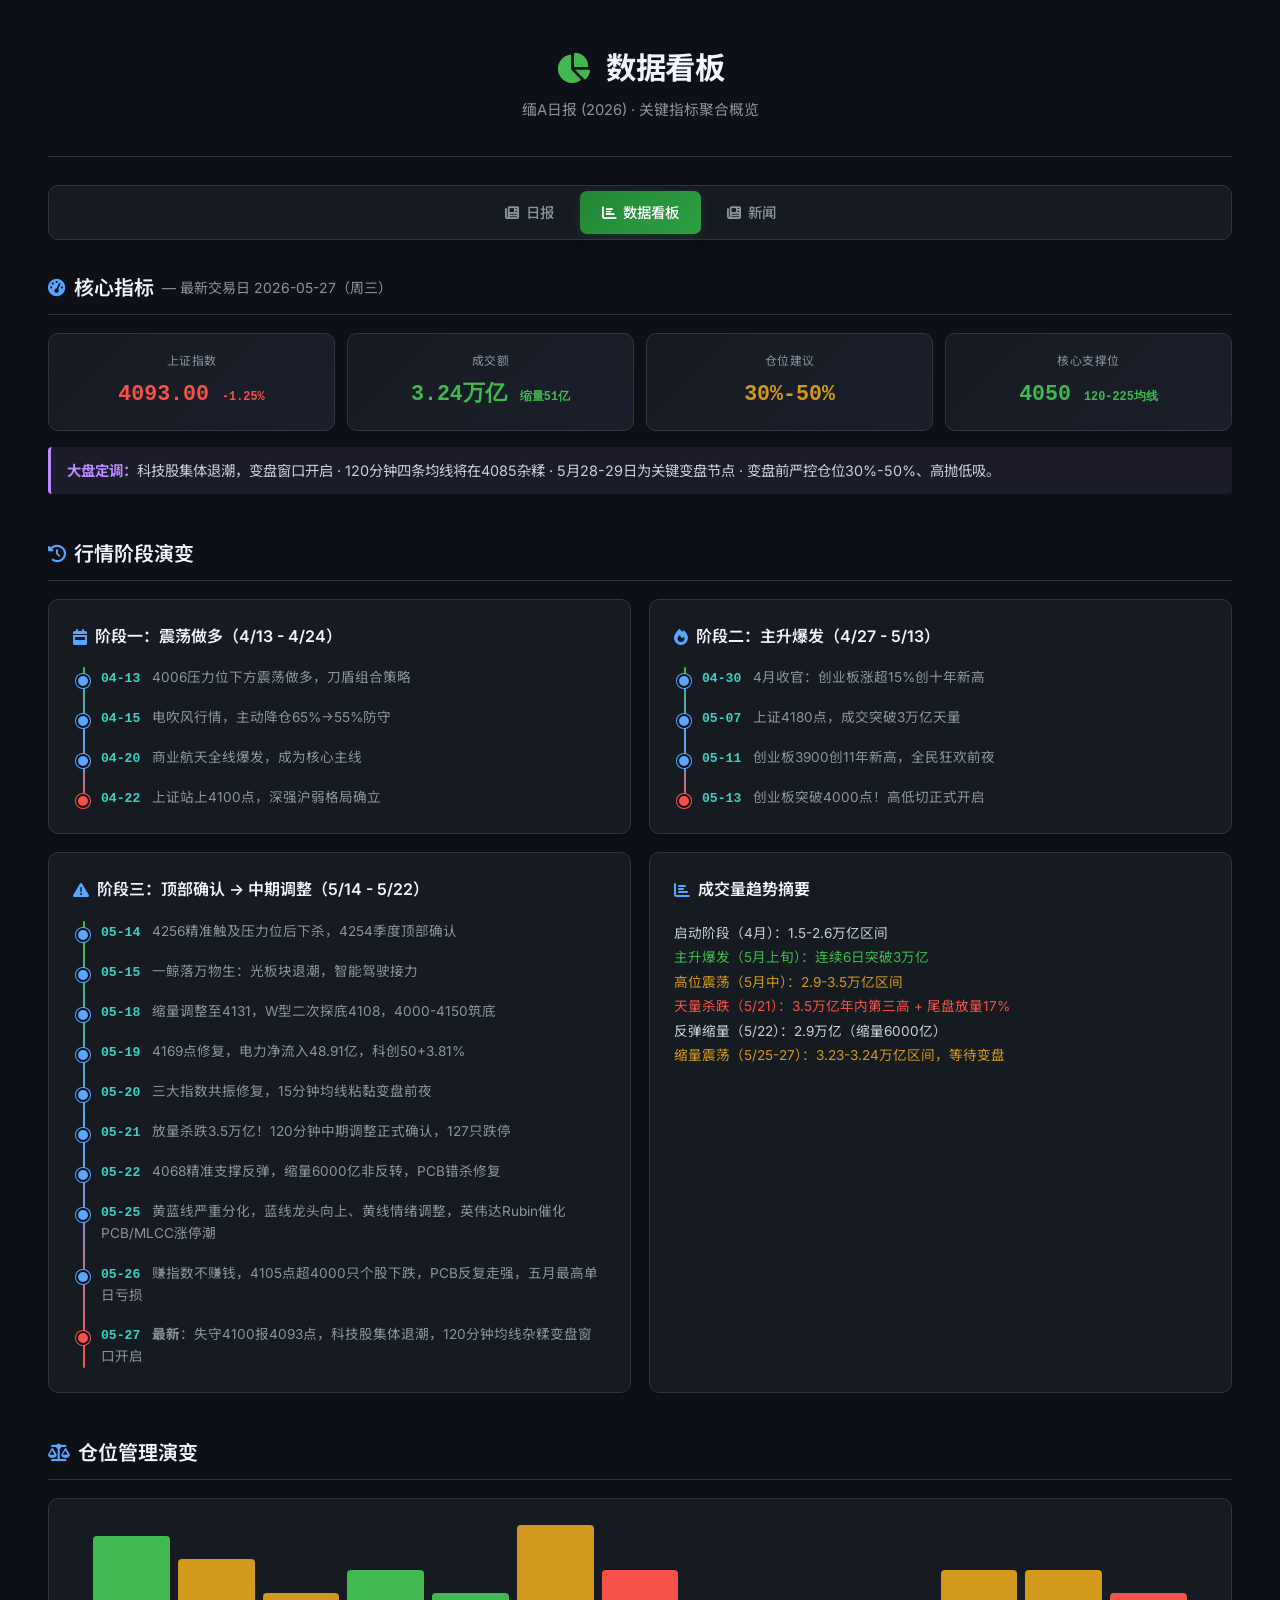
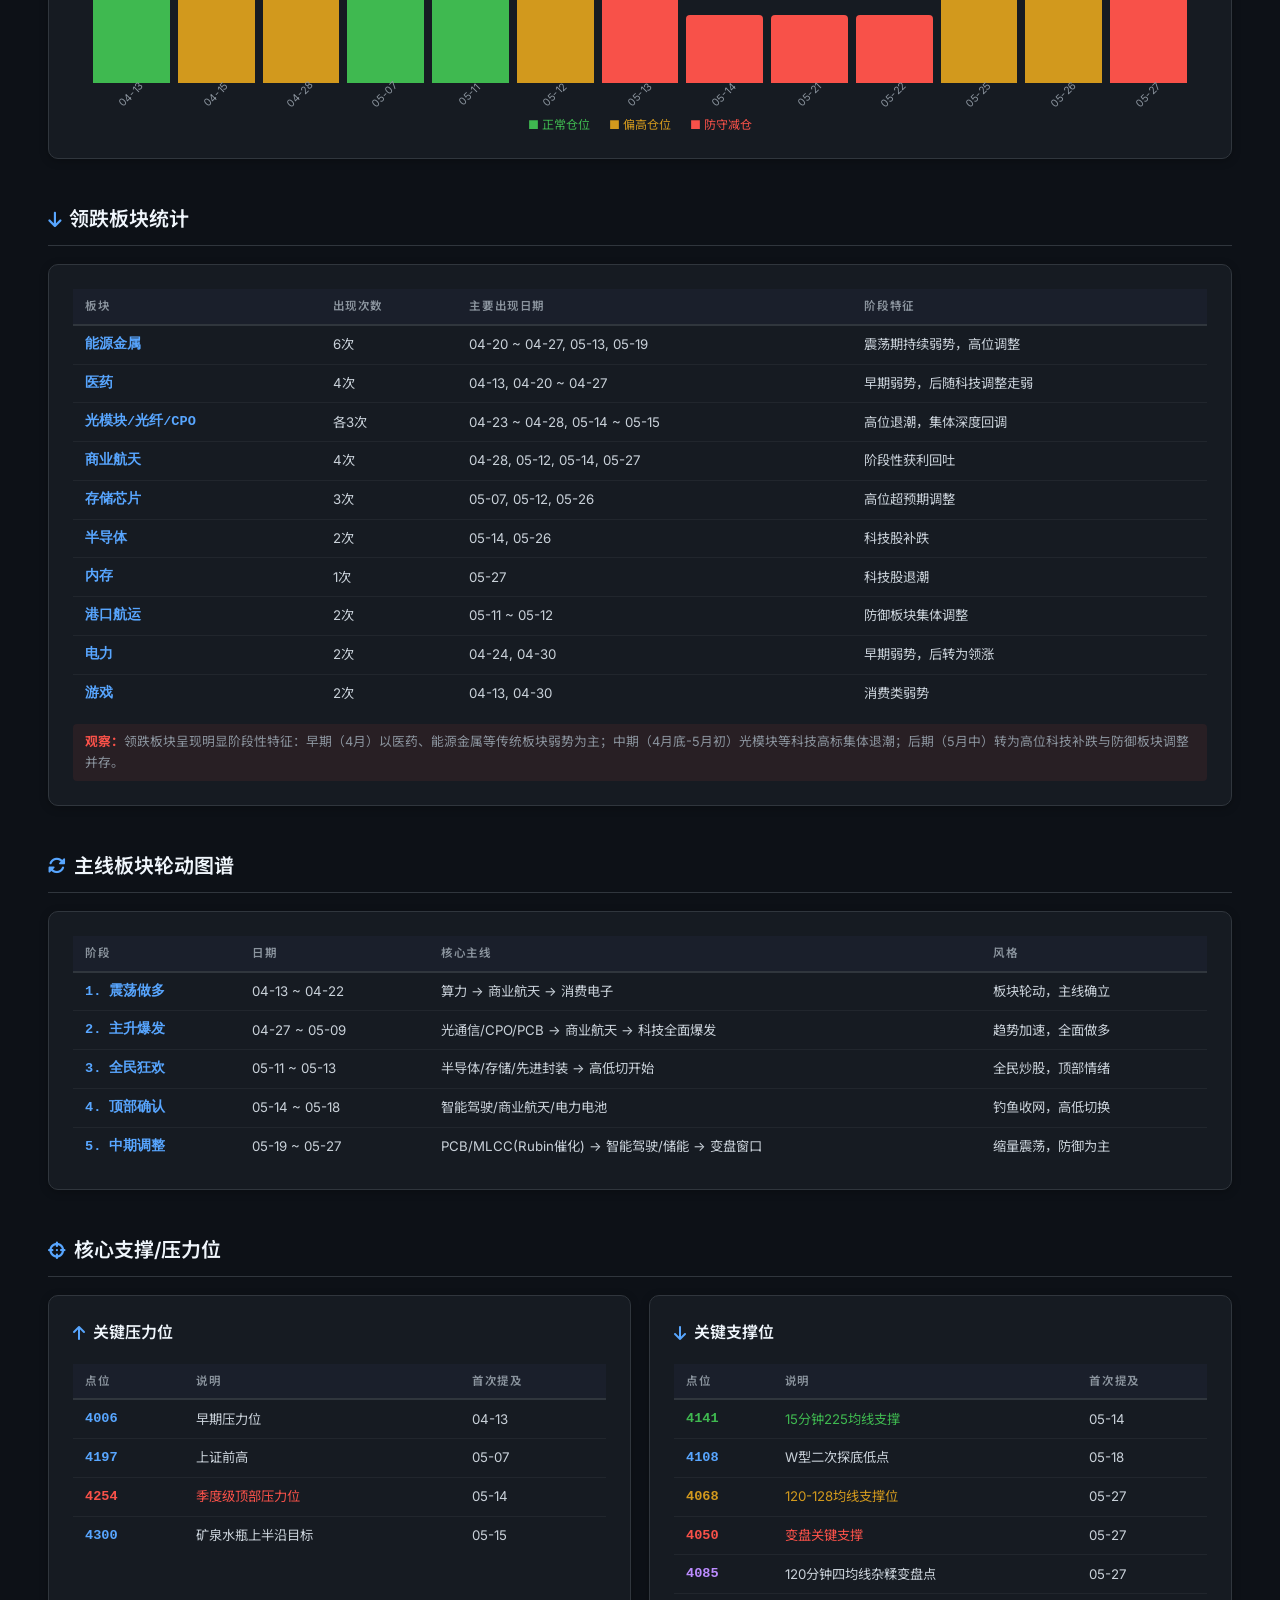
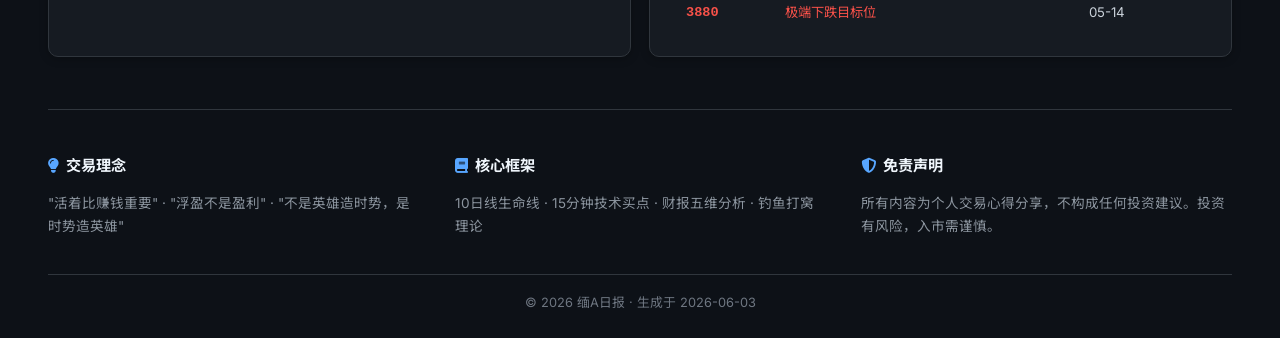
==== commit b23aa8c7: "更新日报列表、板块新闻、成交额走势、数据看板" ====
--- a/dashboard.html
+++ b/dashboard.html
@@ -28,43 +28,27 @@
         <main>
             <!-- 关键KPI：最新交易日 -->
             <section>
-                <h2><i class="fas fa-tachometer-alt"></i> 核心指标 <span style="font-size:0.7em;color:#8b949e;font-weight:400;">— 最新交易日 2026-05-22（周五）</span></h2>
+                <h2><i class="fas fa-tachometer-alt"></i> 核心指标 <span style="font-size:0.7em;color:#8b949e;font-weight:400;">— 最新交易日 2026-05-27（周三）</span></h2>
                 <div class="kpi-row">
                     <div class="kpi-item">
                         <div class="kpi-label">上证指数</div>
-                        <div class="kpi-value up">4112.90 <span style="font-size:0.55em;">+0.87%</span></div>
-                    </div>
-                    <div class="kpi-item">
-                        <div class="kpi-label">深成指</div>
-                        <div class="kpi-value up">15597.30 <span style="font-size:0.55em;">+2.30%</span></div>
-                    </div>
-                    <div class="kpi-item">
-                        <div class="kpi-label">创业板指</div>
-                        <div class="kpi-value up">3908.12 <span style="font-size:0.55em;">+2.56%</span></div>
+                        <div class="kpi-value down">4093.00 <span style="font-size:0.55em;">-1.25%</span></div>
                     </div>
                     <div class="kpi-item">
                         <div class="kpi-label">成交额</div>
-                        <div class="kpi-value warn">2.90万亿 <span style="font-size:0.55em;">缩量6000亿</span></div>
+                        <div class="kpi-value up">3.24万亿 <span style="font-size:0.55em;">缩量51亿</span></div>
                     </div>
                     <div class="kpi-item">
                         <div class="kpi-label">仓位建议</div>
-                        <div class="kpi-value down">3成以下</div>
-                    </div>
-                    <div class="kpi-item">
-                        <div class="kpi-label">涨跌比</div>
-                        <div class="kpi-value" style="color:#c9d1d9;">3287 : 2156</div>
-                    </div>
-                    <div class="kpi-item">
-                        <div class="kpi-label">涨停 / 跌停</div>
-                        <div class="kpi-value" style="color:#c9d1d9;">89 <span style="color:#3fb950;">↑</span> / 42 <span style="color:#f85149;">↓</span></div>
+                        <div class="kpi-value warn">30%-50%</div>
                     </div>
                     <div class="kpi-item">
                         <div class="kpi-label">核心支撑位</div>
-                        <div class="kpi-value" style="color:#3fb950;">4068 <span style="font-size:0.55em;">已验证有效</span></div>
+                        <div class="kpi-value" style="color:#3fb950;">4050 <span style="font-size:0.55em;">120-225均线</span></div>
                     </div>
                 </div>
                 <div style="margin-top:16px;padding:12px 16px;background:rgba(188,140,255,0.08);border-left:3px solid #bc8cff;border-radius:4px;font-size:0.9rem;color:#c9d1d9;">
-                    <strong style="color:#bc8cff;">大盘定调：</strong>4068精准支撑反弹，缩量修复<strong style="color:#f85149;">非反转</strong> · 中期调整格局确立 · 120分钟级别技术性反弹 · 反弹减仓、高抛低吸、严控仓位
+                    <strong style="color:#bc8cff;">大盘定调：</strong>科技股集体退潮，变盘窗口开启 · 120分钟四条均线将在4085杂糅 · 5月28-29日为关键变盘节点 · 变盘前严控仓位30%-50%、高抛低吸。
                 </div>
             </section>
 
@@ -145,7 +129,19 @@
                             </div>
                             <div class="timeline-item">
                                 <span class="timeline-date">05-22</span>
-                                <span class="timeline-desc"><strong>最新</strong>：4068精准支撑反弹，缩量6000亿非反转，PCB错杀修复</span>
+                                <span class="timeline-desc">4068精准支撑反弹，缩量6000亿非反转，PCB错杀修复</span>
+                            </div>
+                            <div class="timeline-item">
+                                <span class="timeline-date">05-25</span>
+                                <span class="timeline-desc">黄蓝线严重分化，蓝线龙头向上、黄线情绪调整，英伟达Rubin催化PCB/MLCC涨停潮</span>
+                            </div>
+                            <div class="timeline-item">
+                                <span class="timeline-date">05-26</span>
+                                <span class="timeline-desc">赚指数不赚钱，4105点超4000只个股下跌，PCB反复走强，五月最高单日亏损</span>
+                            </div>
+                            <div class="timeline-item">
+                                <span class="timeline-date">05-27</span>
+                                <span class="timeline-desc"><strong>最新</strong>：失守4100报4093点，科技股集体退潮，120分钟均线杂糅变盘窗口开启</span>
                             </div>
                         </div>
                     </div>
@@ -158,6 +154,7 @@
                             <p style="color:#d2991d;">高位震荡（5月中）：2.9-3.5万亿区间</p>
                             <p style="color:#f85149;">天量杀跌（5/21）：3.5万亿年内第三高 + 尾盘放量17%</p>
                             <p>反弹缩量（5/22）：2.9万亿（缩量6000亿）</p>
+                            <p style="color:#d2991d;">缩量震荡（5/25-27）：3.23-3.24万亿区间，等待变盘</p>
                         </div>
                     </div>
                 </div>
@@ -207,6 +204,18 @@
                         <div style="display:flex;flex-direction:column;align-items:center;flex:1;height:100%;justify-content:flex-end;">
                             <div style="background:#f85149;width:100%;border-radius:4px 4px 0 0;height:37.5%;max-height:37.5%;" title="05-22: 3成以下"></div>
                             <span style="font-size:0.65rem;color:#8b949e;margin-top:4px;transform:rotate(-45deg);white-space:nowrap;">05-22</span>
+                        </div>
+                        <div style="display:flex;flex-direction:column;align-items:center;flex:1;height:100%;justify-content:flex-end;">
+                            <div style="background:#d2991d;width:100%;border-radius:4px 4px 0 0;height:62.5%;max-height:62.5%;" title="05-25: 50%"></div>
+                            <span style="font-size:0.65rem;color:#8b949e;margin-top:4px;transform:rotate(-45deg);white-space:nowrap;">05-25</span>
+                        </div>
+                        <div style="display:flex;flex-direction:column;align-items:center;flex:1;height:100%;justify-content:flex-end;">
+                            <div style="background:#d2991d;width:100%;border-radius:4px 4px 0 0;height:62.5%;max-height:62.5%;" title="05-26: 50%以下"></div>
+                            <span style="font-size:0.65rem;color:#8b949e;margin-top:4px;transform:rotate(-45deg);white-space:nowrap;">05-26</span>
+                        </div>
+                        <div style="display:flex;flex-direction:column;align-items:center;flex:1;height:100%;justify-content:flex-end;">
+                            <div style="background:#f85149;width:100%;border-radius:4px 4px 0 0;height:50%;max-height:50%;" title="05-27: 30%-50%"></div>
+                            <span style="font-size:0.65rem;color:#8b949e;margin-top:4px;transform:rotate(-45deg);white-space:nowrap;">05-27</span>
                         </div>
                     </div>
                     <p style="text-align:center;color:#8b949e;font-size:0.75rem;margin-top:12px;">
@@ -231,8 +240,10 @@
                                     <tr><td>能源金属</td><td>6次</td><td>04-20 ~ 04-27, 05-13, 05-19</td><td>震荡期持续弱势，高位调整</td></tr>
                                     <tr><td>医药</td><td>4次</td><td>04-13, 04-20 ~ 04-27</td><td>早期弱势，后随科技调整走弱</td></tr>
                                     <tr><td>光模块/光纤/CPO</td><td>各3次</td><td>04-23 ~ 04-28, 05-14 ~ 05-15</td><td>高位退潮，集体深度回调</td></tr>
-                                    <tr><td>商业航天</td><td>3次</td><td>04-28, 05-12, 05-14</td><td>阶段性获利回吐</td></tr>
-                                    <tr><td>存储芯片</td><td>2次</td><td>05-07, 05-12</td><td>超预期调整，高位兑现</td></tr>
+                                    <tr><td>商业航天</td><td>4次</td><td>04-28, 05-12, 05-14, 05-27</td><td>阶段性获利回吐</td></tr>
+                                    <tr><td>存储芯片</td><td>3次</td><td>05-07, 05-12, 05-26</td><td>高位超预期调整</td></tr>
+                                    <tr><td>半导体</td><td>2次</td><td>05-14, 05-26</td><td>科技股补跌</td></tr>
+                                    <tr><td>内存</td><td>1次</td><td>05-27</td><td>科技股退潮</td></tr>
                                     <tr><td>港口航运</td><td>2次</td><td>05-11 ~ 05-12</td><td>防御板块集体调整</td></tr>
                                     <tr><td>电力</td><td>2次</td><td>04-24, 04-30</td><td>早期弱势，后转为领涨</td></tr>
                                     <tr><td>游戏</td><td>2次</td><td>04-13, 04-30</td><td>消费类弱势</td></tr>
@@ -261,7 +272,7 @@
                                     <tr><td>2. 主升爆发</td><td>04-27 ~ 05-09</td><td>光通信/CPO/PCB → 商业航天 → 科技全面爆发</td><td>趋势加速，全面做多</td></tr>
                                     <tr><td>3. 全民狂欢</td><td>05-11 ~ 05-13</td><td>半导体/存储/先进封装 → 高低切开始</td><td>全民炒股，顶部情绪</td></tr>
                                     <tr><td>4. 顶部确认</td><td>05-14 ~ 05-18</td><td>智能驾驶/商业航天/电力电池</td><td>钓鱼收网，高低切换</td></tr>
-                                    <tr><td>5. 中期调整</td><td>05-19 ~ 05-22</td><td>电力 → 半导体(国产替代) → PCB修复 → 算电协同</td><td>缩量震荡，防御为主</td></tr>
+                                    <tr><td>5. 中期调整</td><td>05-19 ~ 05-27</td><td>PCB/MLCC(Rubin催化) → 智能驾驶/储能 → 变盘窗口</td><td>缩量震荡，防御为主</td></tr>
                                 </tbody>
                             </table>
                         </div>
@@ -292,7 +303,9 @@
                             <tbody>
                                 <tr><td style="color:#3fb950;">4141</td><td style="color:#3fb950;">15分钟225均线支撑</td><td>05-14</td></tr>
                                 <tr><td>4108</td><td>W型二次探底低点</td><td>05-18</td></tr>
-                                <tr><td style="color:#d2991d;font-weight:700;">4068</td><td style="color:#d2991d;">120-128均线支撑位</td><td>05-21</td></tr>
+                                <tr><td style="color:#d2991d;font-weight:700;">4068</td><td style="color:#d2991d;">120-128均线支撑位</td><td>05-27</td></tr>
+                                <tr><td style="color:#f85149;font-weight:700;">4050</td><td style="color:#f85149;">变盘关键支撑</td><td>05-27</td></tr>
+                                <tr><td style="color:#bc8cff;">4085</td><td>120分钟四均线杂糅变盘点</td><td>05-27</td></tr>
                                 <tr><td style="color:#f85149;">3880</td><td style="color:#f85149;">极端下跌目标位</td><td>05-14</td></tr>
                             </tbody>
                         </table>
@@ -317,7 +330,7 @@
                 </div>
             </div>
             <div class="footer-bottom">
-                <p>&copy; 2026 缅A日报 · 生成于 2026-05-23</p>
+                <p>&copy; 2026 缅A日报 · 生成于 2026-06-03</p>
             </div>
         </footer>
     </div>
--- a/style.css
+++ b/style.css
@@ -559,38 +559,45 @@
 /* ============================================================
    News Page
    ============================================================ */
-.sector-selector { margin-bottom: 30px; }
-
+.sector-selector { margin-bottom: 32px; }
+
+.sector-selector h2 {
+    margin-bottom: 16px;
+}
+
+/* 72板块紧凑标签网格 */
 .sector-buttons {
     display: flex;
     flex-wrap: wrap;
-    gap: 10px;
+    gap: 6px;
     margin-top: 14px;
 }
 
-.sector-btn {
-    padding: 8px 20px;
-    background: var(--bg-card);
-    color: var(--text-secondary);
-    border: 1px solid var(--border);
-    border-radius: var(--radius);
-    font-size: 0.86rem;
+.sector-chip {
+    padding: 7px 13px;
+    background: var(--bg-card);
+    color: var(--text-secondary);
+    border: 1px solid var(--border);
+    border-radius: 20px;
+    font-size: 0.78rem;
     font-weight: 500;
     cursor: pointer;
-    transition: all var(--transition);
+    transition: all 0.2s ease;
     font-family: inherit;
-    letter-spacing: .3px;
-}
-
-.sector-btn:hover {
+    white-space: nowrap;
+    line-height: 1.4;
+    position: relative;
+    user-select: none;
+}
+
+.sector-chip:hover {
     background: var(--bg-card-hover);
-    color: var(--text);
+    color: #f0f6fc;
     border-color: var(--accent);
-    transform: translateY(-1px);
     box-shadow: 0 2px 8px rgba(88,166,255,.15);
 }
 
-.sector-btn.active {
+.sector-chip.active {
     background: linear-gradient(135deg, #1f6feb 0%, #388bfd 100%);
     color: #fff;
     border-color: transparent;
@@ -598,6 +605,40 @@
     box-shadow: 0 2px 12px rgba(31,111,235,.35);
 }
 
+.sector-chip .badge {
+    display: inline-block;
+    background: rgba(88,166,255,.18);
+    color: var(--accent);
+    font-size: 0.7rem;
+    font-weight: 600;
+    min-width: 18px;
+    height: 18px;
+    line-height: 18px;
+    border-radius: 9px;
+    text-align: center;
+    padding: 0 5px;
+    margin-left: 2px;
+    vertical-align: middle;
+    transition: all var(--transition);
+}
+.sector-chip.active .badge {
+    background: rgba(255,255,255,.25);
+    color: #fff;
+}
+.sector-chip.empty {
+    opacity: 0.45;
+}
+.sector-chip.empty .badge {
+    background: rgba(139,148,158,.12);
+    color: var(--text-muted);
+}
+.sector-chip.empty:hover { opacity: 0.7; }
+.sector-chip.empty.active { opacity: 1; }
+.sector-chip.empty.active .badge {
+    background: rgba(255,255,255,.15);
+    color: rgba(255,255,255,.7);
+}
+
 .news-section { margin-top: 10px; }
 
 .news-list { display: flex; flex-direction: column; gap: 16px; }
@@ -606,8 +647,8 @@
     background: var(--bg-card);
     border: 1px solid var(--border);
     border-radius: var(--radius);
-    padding: 22px 26px;
-    transition: all var(--transition);
+    padding: 24px 28px;
+    transition: all 0.3s cubic-bezier(0.25, 0.46, 0.45, 0.94);
     box-shadow: var(--shadow);
     position: relative;
     overflow: hidden;
@@ -618,19 +659,24 @@
     position: absolute;
     left: 0; top: 0; bottom: 0;
     width: 4px;
-    background: var(--accent);
+    background: linear-gradient(to bottom, var(--accent), var(--accent-cyan));
     border-radius: var(--radius) 0 0 var(--radius);
     opacity: 0;
-    transition: opacity var(--transition);
+    transition: opacity 0.3s ease, transform 0.3s ease;
+    transform: translateX(-4px);
 }
 
 .news-item:hover {
     border-color: var(--accent);
-    box-shadow: var(--shadow-lg);
-    transform: translateX(2px);
-}
-
-.news-item:hover::before { opacity: 1; }
+    box-shadow: 0 6px 24px rgba(88,166,255,.2);
+    transform: translateX(4px);
+    background: linear-gradient(135deg, var(--bg-card) 0%, var(--bg-elevated) 100%);
+}
+
+.news-item:hover::before { 
+    opacity: 1; 
+    transform: translateX(0);
+}
 
 .news-headline {
     font-size: 1.05rem;
@@ -696,6 +742,25 @@
 }
 
 .news-empty p { font-size: 1rem; margin-top: 8px; }
+
+/* 新闻卡片关联板块标签 */
+.news-tags {
+    display: flex;
+    flex-wrap: wrap;
+    gap: 5px;
+    margin-left: 8px;
+}
+
+.news-tag {
+    padding: 2px 8px;
+    background: rgba(88,166,255,.08);
+    border: 1px solid rgba(88,166,255,.15);
+    border-radius: 12px;
+    font-size: 0.7rem;
+    color: var(--accent);
+    font-weight: 500;
+    white-space: nowrap;
+}
 
 /* ============================================================
    Dashboard Highlight Section
@@ -912,12 +977,15 @@
     .footer-content { grid-template-columns: 1fr; }
     .dashboard-grid { grid-template-columns: 1fr; }
     .report-meta { flex-direction: column; gap: 10px; }
-    .sector-buttons { gap: 8px; }
-    .sector-btn { padding: 7px 14px; font-size: 0.8rem; }
+    .sector-chip { padding: 6px 10px; font-size: 0.74rem; }
     .news-meta { flex-direction: column; align-items: flex-start; gap: 8px; }
     .chart-container { height: 240px; }
     .kpi-row { grid-template-columns: repeat(2, 1fr); }
     .reports-grid { grid-template-columns: 1fr; }
+}
+
+@media (max-width: 480px) {
+    .sector-chip { padding: 5px 8px; font-size: 0.72rem; }
 }
 
 @media (max-width: 480px) {
